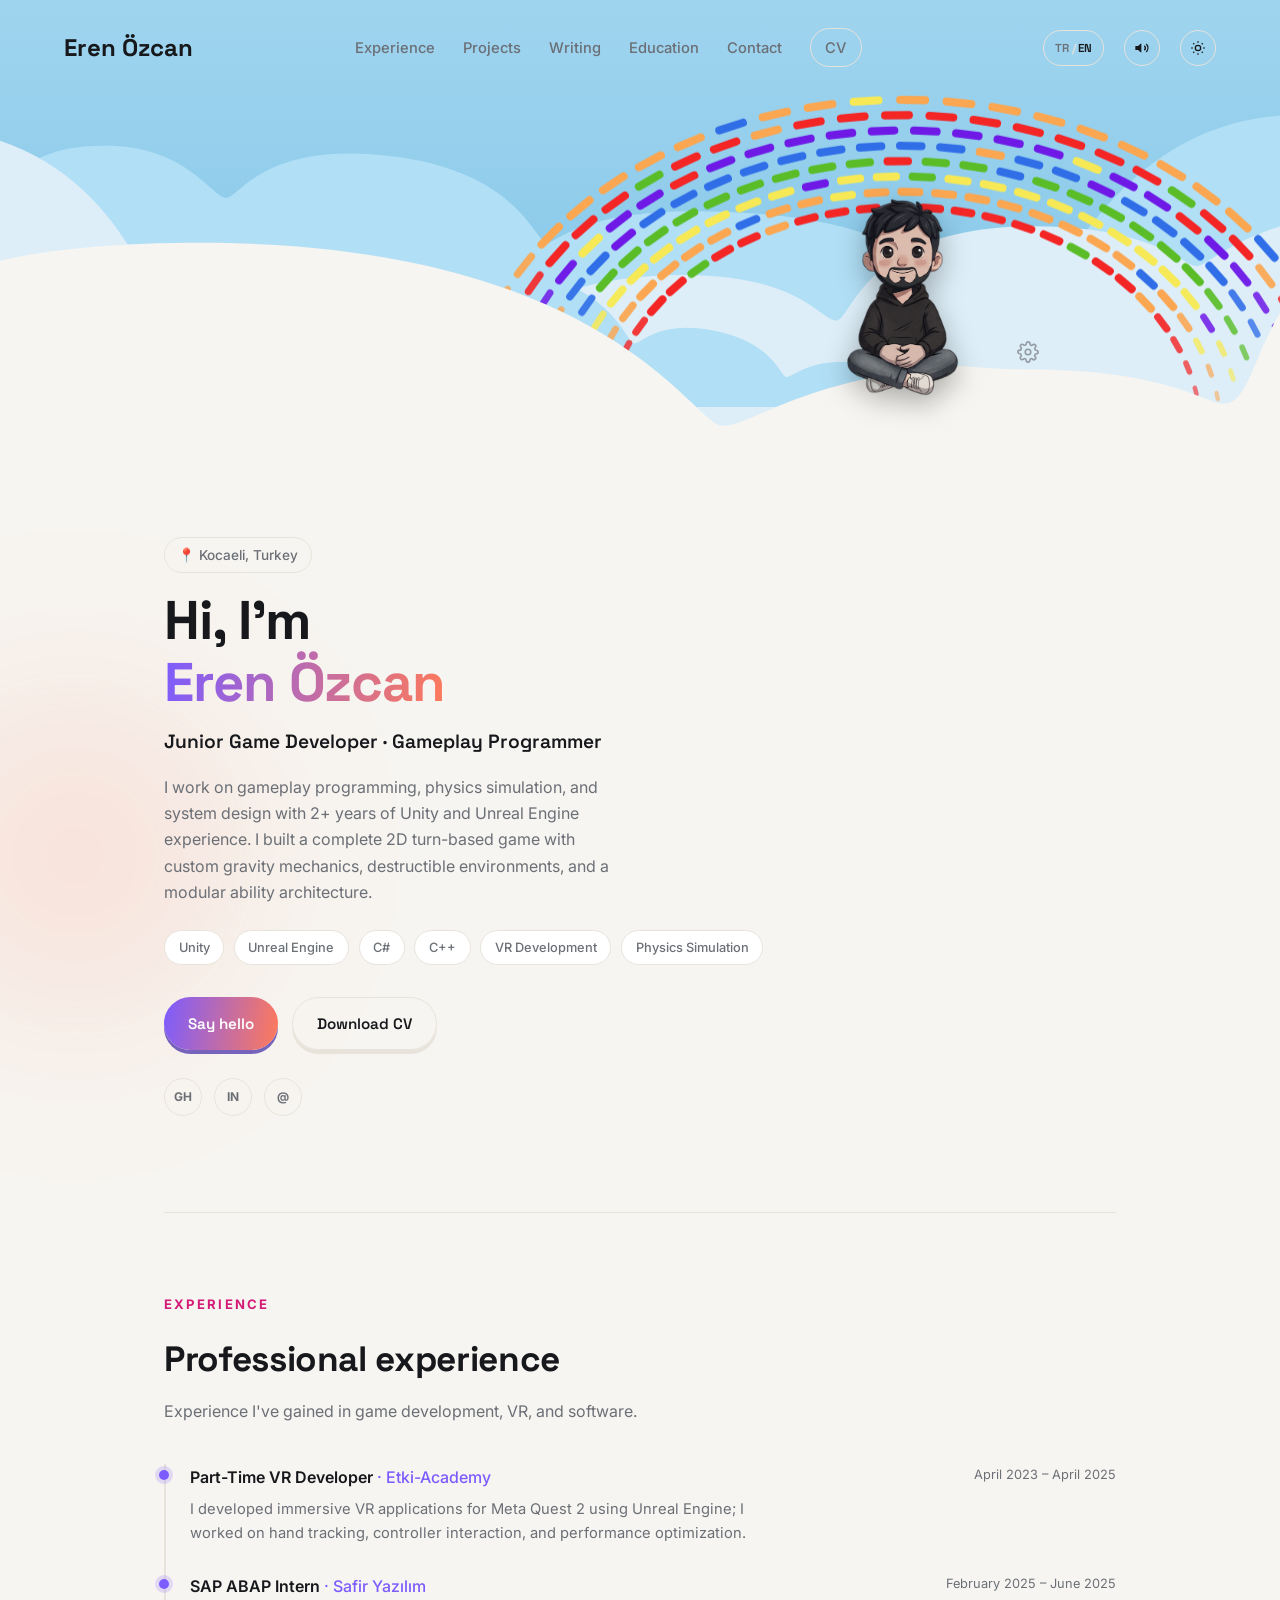
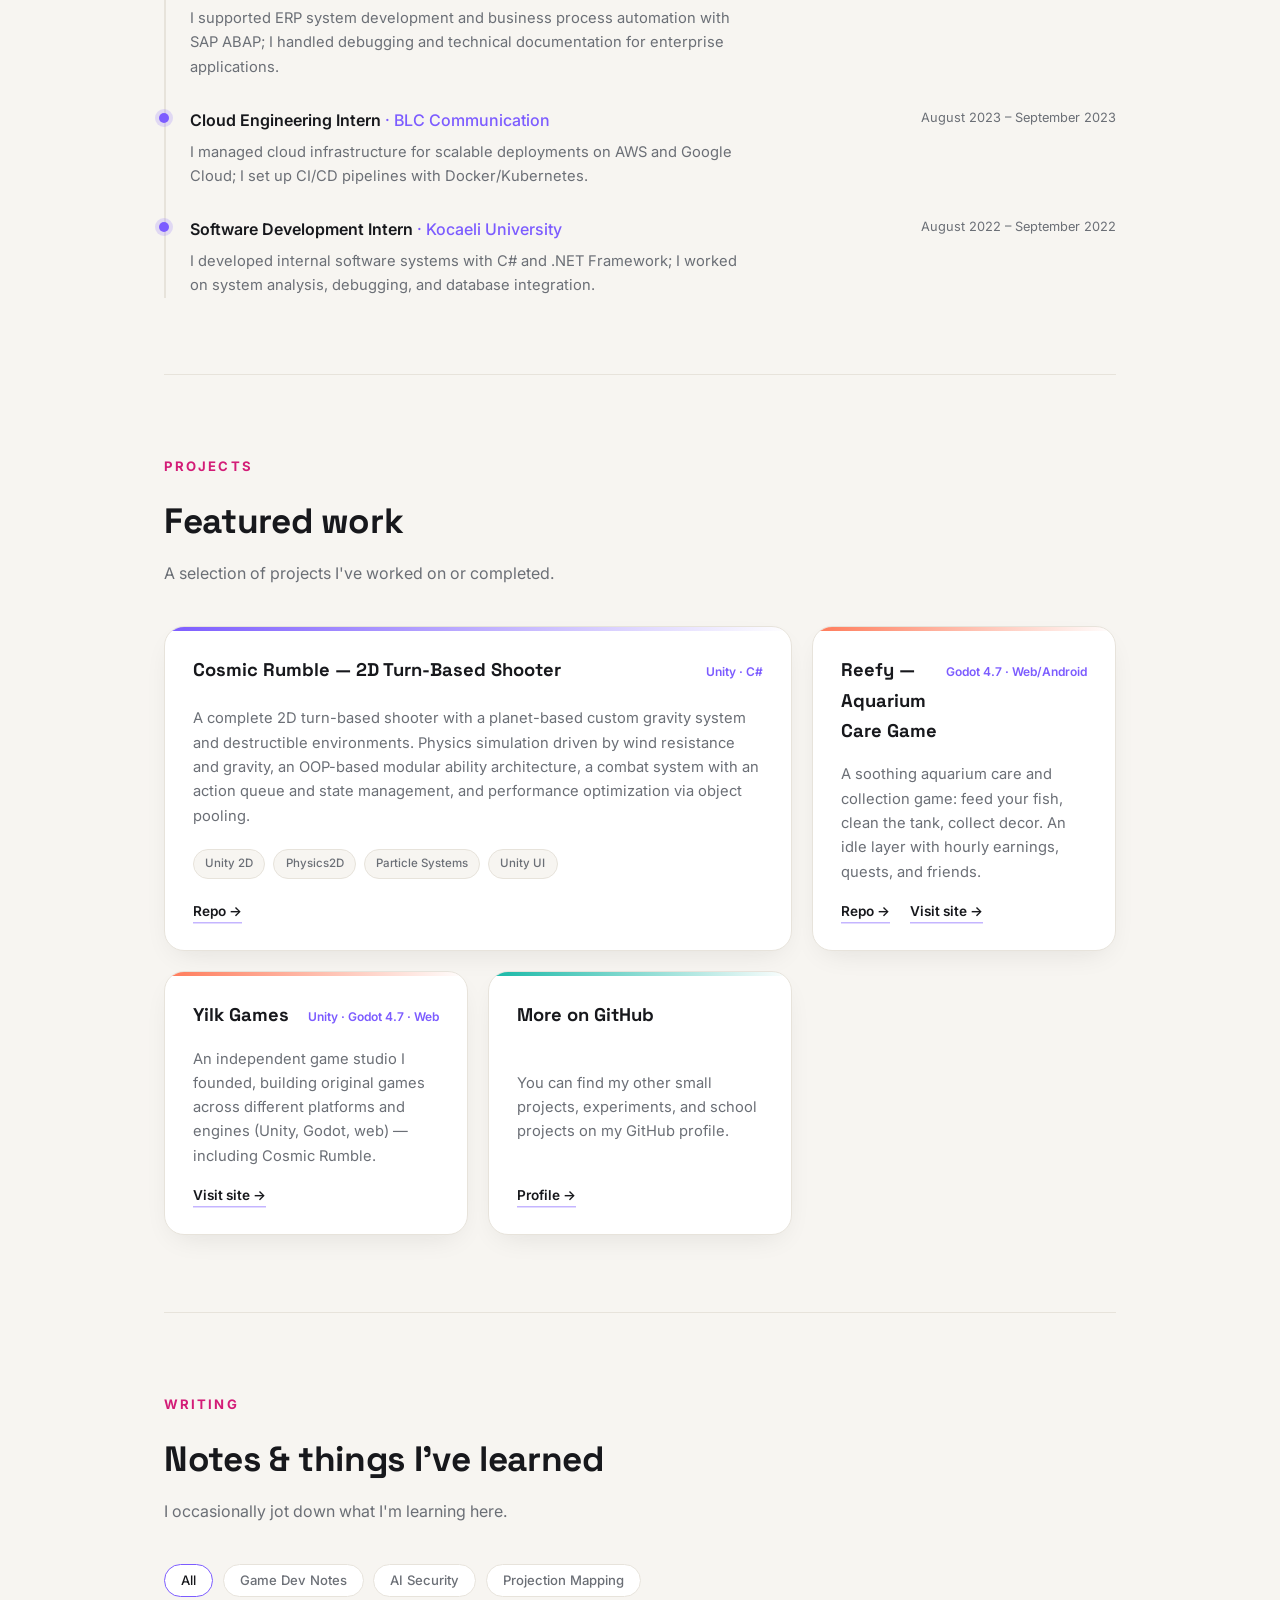
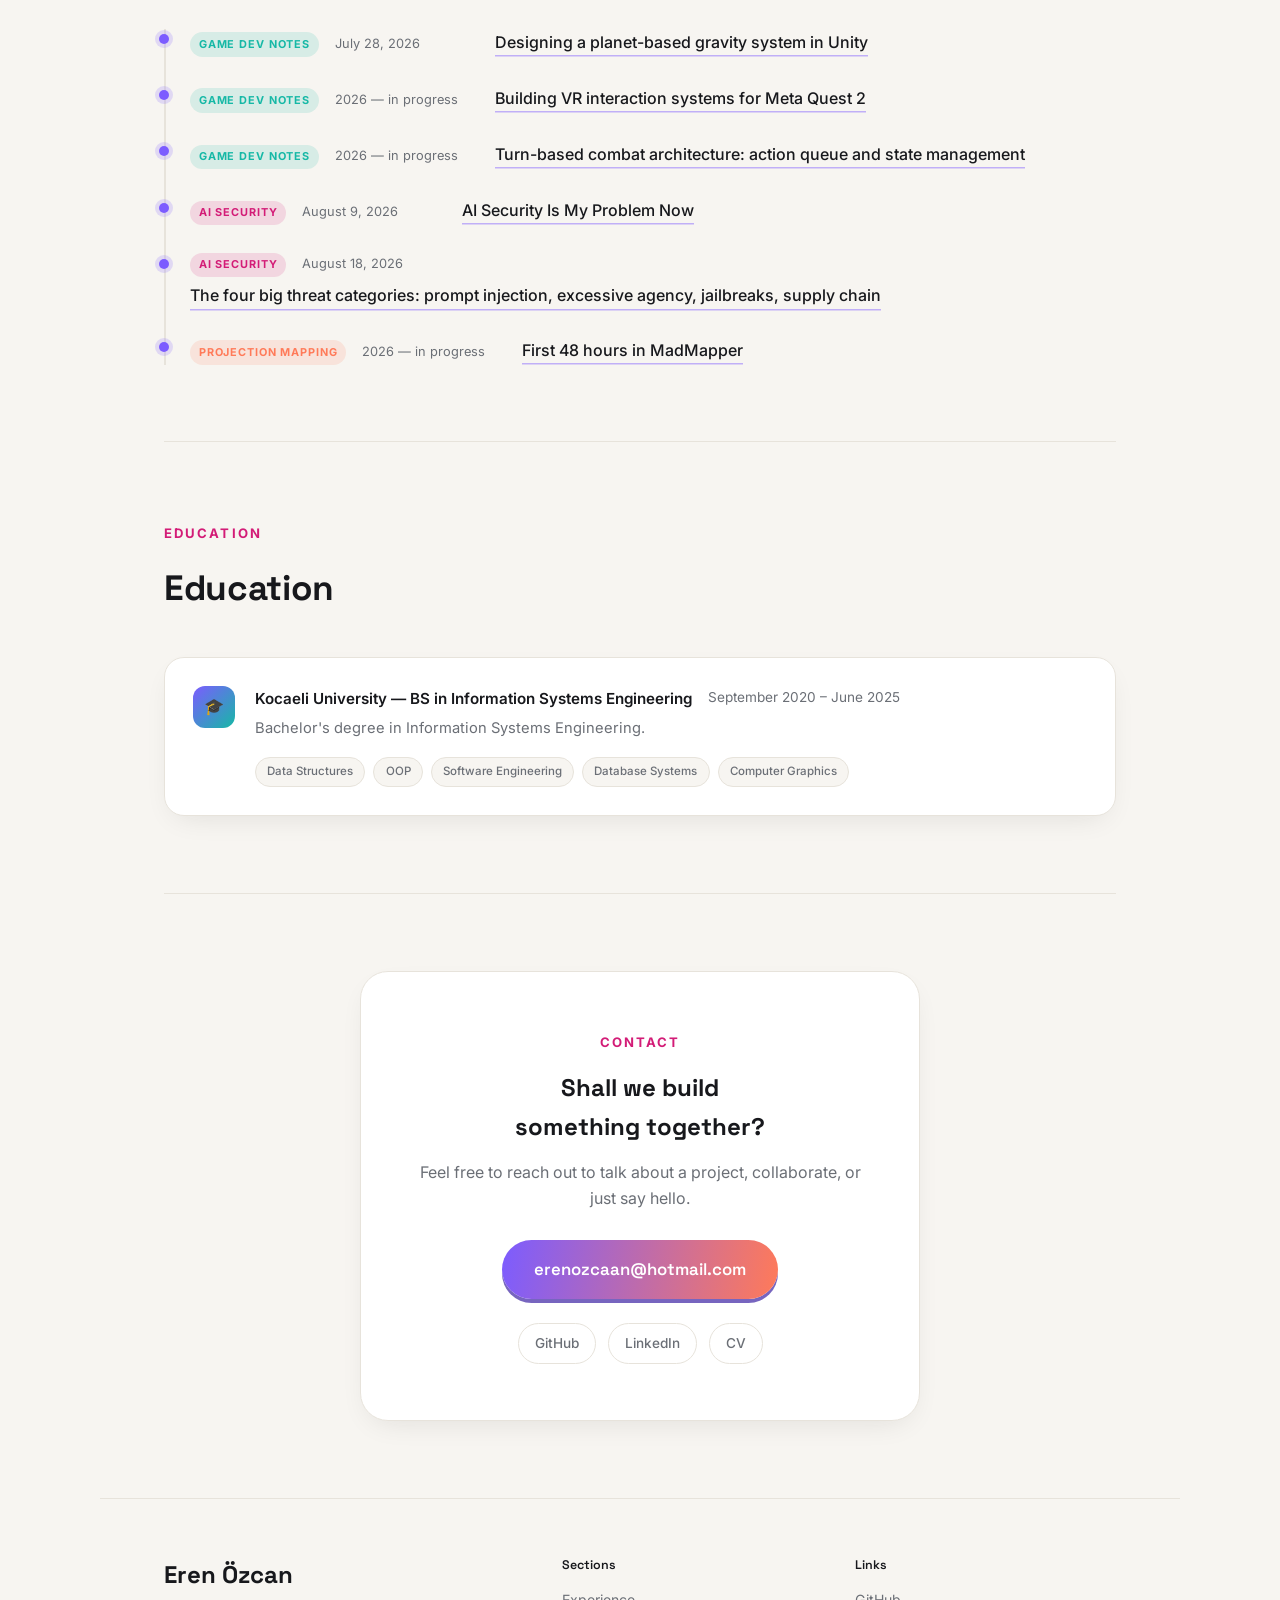
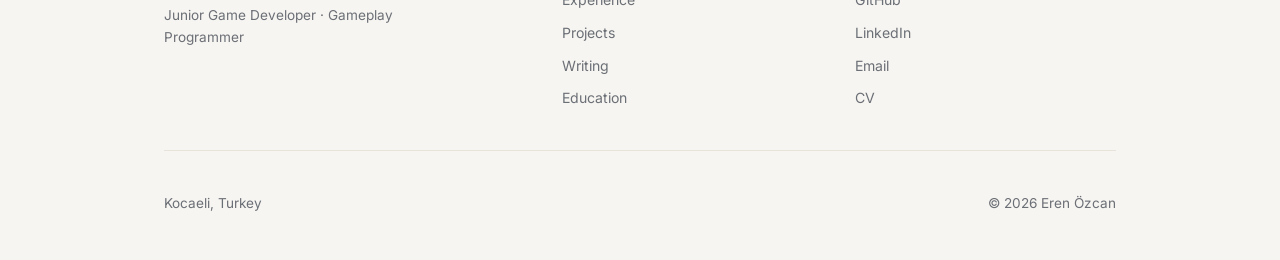
==== index.html @ f4a145fb "feat(projects): add Reefy project card Co-Authored-By: Claude Sonnet 5 <noreply@anthropic.com> Claud" ====
<!DOCTYPE html>
<html lang="en">
<head>
<meta charset="UTF-8">
<meta name="viewport" content="width=device-width, initial-scale=1.0">
<title>Eren Özcan — Junior Game Developer</title>
<meta name="description" content="Eren Özcan | Junior Game Developer & Gameplay Programmer — Unity, Unreal Engine, VR — Kocaeli, Turkey">
<link rel="icon" type="image/x-icon" href="assets/favicon.ico">
<link rel="icon" type="image/png" sizes="32x32" href="assets/favicon-32x32.png">
<link rel="icon" type="image/png" sizes="16x16" href="assets/favicon-16x16.png">
<link rel="apple-touch-icon" sizes="180x180" href="assets/apple-touch-icon.png">
<link rel="preconnect" href="https://fonts.googleapis.com">
<link rel="preconnect" href="https://fonts.gstatic.com" crossorigin>
<link href="https://fonts.googleapis.com/css2?family=Space+Grotesk:wght@500;600;700&family=Inter:wght@400;500;600;700&display=swap" rel="stylesheet">
<link rel="stylesheet" href="style.css?v=1">
</head>
<body>

<div class="glow glow-1"></div>
<div class="glow glow-2"></div>

<header class="topbar">
  <a href="#" class="logo">Eren Özcan</a>
  <nav class="nav">
    <a href="#experience" data-i18n="nav.experience">Deneyim</a>
    <a href="#projects" data-i18n="nav.projects">Projeler</a>
    <a href="#writing" data-i18n="nav.writing">Yazılar</a>
    <a href="#education" data-i18n="nav.education">Eğitim</a>
    <a href="#contact" data-i18n="nav.contact">İletişim</a>
    <a href="assets/Eren_Ozcan_CV.pdf" target="_blank" rel="noopener" class="nav-cv">CV</a>
  </nav>
  <div class="topbar-actions">
    <button id="lang-toggle" class="theme-toggle lang-toggle" aria-label="Switch language" title="Switch language">
      <span data-lang-value="tr">TR</span><span class="lang-sep">/</span><span data-lang-value="en">EN</span>
    </button>
    <button id="sound-toggle" class="theme-toggle sound-toggle" aria-label="Sesi aç/kapat" title="Sesi aç/kapat" data-i18n-aria-label="a11y.sound" data-i18n-title="a11y.sound">
      <svg viewBox="0 0 24 24" fill="none" stroke="currentColor" stroke-width="2">
        <g class="snd-body"><path d="M11 5 6 9H2v6h4l5 4V5z" fill="currentColor" stroke="none"/></g>
        <g class="snd-waves"><path d="M15.5 8.5a5 5 0 0 1 0 7"/><path d="M18.5 6a9 9 0 0 1 0 12"/></g>
        <g class="snd-x"><path d="M16.5 9.5l5 5M21.5 9.5l-5 5"/></g>
      </svg>
    </button>
    <button id="theme-toggle" class="theme-toggle" aria-label="Tema değiştir" title="Tema değiştir" data-i18n-aria-label="a11y.theme" data-i18n-title="a11y.theme">
      <svg class="icon-sun" viewBox="0 0 24 24" fill="none" stroke="currentColor" stroke-width="2"><circle cx="12" cy="12" r="4"/><path d="M12 2v2M12 20v2M4.93 4.93l1.41 1.41M17.66 17.66l1.41 1.41M2 12h2M20 12h2M4.93 19.07l1.41-1.41M17.66 6.34l1.41-1.41"/></svg>
      <svg class="icon-moon" viewBox="0 0 24 24" fill="none" stroke="currentColor" stroke-width="2"><path d="M21 12.79A9 9 0 1 1 11.21 3 7 7 0 0 0 21 12.79z"/></svg>
    </button>
  </div>
</header>

<main>

  <section class="hero">
    <div class="hero-sky reveal">
      <svg class="clouds clouds-bank" viewBox="0 0 5120 456" preserveAspectRatio="none" aria-hidden="true">
        <path class="cloud cloud-back" d="M2467 198C2478.93 198 2508.5 148.5 2692.3 167C2855.77 183.454 2890 275.92 2940.45 271C2978.5 267.29 3025.5 66.1073 3208.04 55.5002C3364.5 46.408 3407.37 123 3419.5 123.5C3431.63 124 3448.89 83.0002 3564.32 83.0002C3728 83.0002 3767.67 198.501 3779.08 198C3790.5 197.5 3808 45.0002 4044.68 45.0002C4238.5 45.0002 4245.32 120.5 4256.5 116.5C4267.69 112.5 4277 13.5002 4417.9 13.5002C4567 13.5002 4590.74 115.5 4608.5 116.5C4626.26 117.5 4640.5 13.5007 4795 13.5004C4946 13.5002 4954.43 76.5003 4970.51 76.5003C4986.6 76.5003 4983 8.5 5077 8.5C5147.13 8.5 5148.62 62.7657 5148.14 74.3437C5148.08 75.8075 5148 77.2344 5148 78.6994V360V361.5C5148 383.592 5130.09 401.5 5108 401.5H9C-13.0914 401.5 -31 383.592 -31 361.5V133.5V76.0021V76.0002C-31 75.9604 -30.9925 -7.80104e-05 24 0C103.747 0.000113126 132.617 67.9717 143.069 117.186C148.413 142.347 172.927 161.481 197.99 155.7L478.5 91C598.5 64.5 646 110.5 659 110.5C672 110.5 714 31 856 33.5C998 36 996.5 76 1008.5 73.5C1020.5 71 1014.28 28.0329 1174.5 31C1309.5 33.5 1298.5 110.5 1327.5 110.5C1366.31 110.5 1378.25 109.457 1388 110.5C1406.69 112.5 1429.5 27 1615 27C1743.74 27 1771.09 161.183 1855.16 167C1930.28 172.198 1914.5 85 2032.05 90.0002C2108.93 93.2702 2132.33 148 2146.16 148C2160 148 2184 81.6655 2318.08 102.5C2440.5 121.524 2455.07 198 2467 198Z"></path>
        <path class="cloud cloud-front" d="M2617 234C2496.99 229.765 2429.72 276.108 2400.53 303.732C2388.43 315.177 2372.83 323.5 2356.18 323.5H2135.62C2111.05 323.5 2089.95 305.704 2082.79 282.198C2061.56 212.504 2001.53 78.3592 1852.75 71.0003C1691 63 1645 185 1622 186.5C1599 188 1587 88.5 1368.5 88.5C1211 88.5 1180 157.5 1158.4 161.5C1136.8 165.501 1074.33 111 931 129.5C787.671 148 789.676 214.5 770 214C750.324 213.5 736.5 129.5 535.029 142.5C416.863 150.125 382.163 211.07 373.669 260.166C368.141 292.123 343.421 323.5 310.99 323.5H280.024C249.079 323.5 225.052 295.503 224.331 264.567C222.732 195.98 200.305 92 79 92C17.4738 92 3.47982 128.37 0.653094 139.38C0.122368 141.447 0 143.571 0 145.705V398C0 412.36 11.6404 424 25.9998 424H5100C5127.61 424 5150 401.615 5150 374V365V181.851C5150 149.381 5119.54 125.514 5087.89 132.773C5054.67 140.392 5019.02 148.008 5011.31 147.5C4996.11 146.501 4966.41 99.9071 4859.43 95.5003C4731 90.2096 4684 213.5 4663 213.5H4531.84C4513.48 213.5 4496.63 203.435 4485.66 188.715C4451.8 143.286 4365.08 52.9127 4220.67 71.0003C4061 91.0002 4023.5 150.5 4006.5 150.5C3989.5 150.5 3925.6 96.5092 3797.5 100.5C3637 105.5 3599 235.5 3589 231.5C3563.12 221.148 3430.32 192.596 3405.38 180.145C3382.96 168.954 3354.61 161.5 3318.87 161.5C3175.43 161.5 3129.73 224 3116.87 224C3104 224 3073.62 179.5 2953.5 179.5C2782 179.5 2771.92 286 2756 284.5C2740.08 283 2721.1 237.674 2617 234Z"></path>
      </svg>
      <svg class="hero-puff" viewBox="0 0 1557 213" width="1590" height="213" preserveAspectRatio="none" aria-hidden="true">
        <path d="M1331 165.5C1320.5 162.5 1311 112 1221.5 92.4999C1132 72.9999 1104.5 114 1093.5 112C1082.5 110 1052 6.04351 903.5 1.00011C771 -3.49989 732.5 90 722.5 92.4999C712.5 94.9998 647.5 54.0001 535.5 73.9999C423.5 93.9997 421.5 165.5 411.5 165.5C401.5 165.5 359 58.5001 203.5 49.4999C48 40.4998 0.5 136 0.5 209.5C0.5 283 62.5 309.5 62.5 309.5H100.5L1556.5 304.5V232.5C1556.5 215.5 1542.5 159.009 1464 145.5C1368.81 129.118 1341.5 168.5 1331 165.5Z"></path>
      </svg>
      <canvas class="rainbow-canvas" id="rainbow-canvas" aria-hidden="true"></canvas>
      <svg class="clouds clouds-floor" viewBox="0 0 5120 456" preserveAspectRatio="none" aria-hidden="true">
        <path class="cloud" d="M2641.4 401.5C2613.31 399.999 2525.75 198 2121.01 198C1862 198 1840 264.5 1806.88 259.5C1773.77 254.499 1723.34 129.991 1562.17 136C1401 142.009 1366.58 313.5 1339 321C1311.42 328.5 1279 226.5 1034.79 234.5C802.99 242.093 724.297 318.5 697 313C669.703 307.5 681 75.9996 430.496 32.4996C214.304 -5.042 99.7464 183.937 60.6394 266.475C51.4353 285.9 27.9703 295.392 8.5729 286.129C-15.3473 274.705 -43 292.144 -43 318.652V429.5C-43 443.859 -31.3592 455.5 -16.9999 455.5H5103C5127.3 455.5 5147 435.8 5147 411.5V232.89C5147 226.643 5146.46 220.404 5144.55 214.457C5136.92 190.729 5108.7 128.5 5022.5 128.5C4881 128.5 4935 253.704 4838.83 249C4808.16 247.499 4757.27 55.5004 4535 59C4312.73 62.4996 4283.98 270.5 4250.5 268.5C4217.02 266.5 4197 199 4037.27 189.5C3834.76 177.455 3790.86 285 3753.5 279C3716.14 273 3652.96 98.8238 3377.5 153.5C3156.46 197.374 3191.5 387.48 3139.82 376.5C3118.64 371.999 3078.5 339 2948.03 339C2894.2 339 2890.37 330.676 2837.19 339C2708.5 359.141 2669.5 403 2641.4 401.5Z"></path>
      </svg>
      <img class="hero-sticker" src="assets/avatar.webp" alt="Eren Özcan" width="600" height="1043">
      <button id="sky-config-btn" class="sky-config-btn" aria-label="Gökyüzü ayarları" title="Gökyüzü ayarları" data-i18n-aria-label="a11y.skyConfig" data-i18n-title="a11y.skyConfig">
        <svg viewBox="0 0 24 24" fill="none" stroke="currentColor" stroke-width="1.8" aria-hidden="true"><circle cx="12" cy="12" r="3"/><path d="M19.4 15a1.7 1.7 0 0 0 .34 1.87l.06.06a2 2 0 1 1-2.83 2.83l-.06-.06a1.7 1.7 0 0 0-1.87-.34 1.7 1.7 0 0 0-1.03 1.56V21a2 2 0 1 1-4 0v-.09a1.7 1.7 0 0 0-1.11-1.56 1.7 1.7 0 0 0-1.87.34l-.06.06a2 2 0 1 1-2.83-2.83l.06-.06a1.7 1.7 0 0 0 .34-1.87 1.7 1.7 0 0 0-1.56-1.03H3a2 2 0 1 1 0-4h.09a1.7 1.7 0 0 0 1.56-1.11 1.7 1.7 0 0 0-.34-1.87l-.06-.06a2 2 0 1 1 2.83-2.83l.06.06a1.7 1.7 0 0 0 1.87.34h.09a1.7 1.7 0 0 0 1.03-1.56V3a2 2 0 1 1 4 0v.09a1.7 1.7 0 0 0 1.03 1.56 1.7 1.7 0 0 0 1.87-.34l.06-.06a2 2 0 1 1 2.83 2.83l-.06.06a1.7 1.7 0 0 0-.34 1.87v.09a1.7 1.7 0 0 0 1.56 1.03H21a2 2 0 1 1 0 4h-.09a1.7 1.7 0 0 0-1.56 1.03z"/></svg>
      </button>
      <div id="sky-config" class="sky-config" role="dialog" aria-label="Rainbow Configurator">
        <div class="sky-config-head">
          <strong data-i18n="cfg.title">Rainbow Configurator</strong>
          <button id="sky-config-close" aria-label="Kapat" data-i18n-aria-label="a11y.close">×</button>
        </div>
        <div class="cfg-grid">
          <div class="cfg-col">
            <div class="cfg-box">
              <span class="cfg-label" data-i18n="cfg.density">YOĞUNLUK</span>
              <input type="range" id="cfg-density" min="12" max="40" step="1" aria-label="Yoğunluk" data-i18n-aria-label="cfg.density">
            </div>
            <div class="cfg-box">
              <span class="cfg-label" data-i18n="cfg.rows">SIRA SAYISI</span>
              <input type="range" id="cfg-rows" min="2" max="8" step="1" aria-label="Sıra sayısı" data-i18n-aria-label="cfg.rows">
            </div>
            <div class="cfg-box-row">
              <div class="cfg-box">
                <span class="cfg-label" data-i18n="cfg.operation">OPERASYON</span>
                <div class="cfg-toggle" id="cfg-op">
                  <span class="cfg-toggle-indicator" aria-hidden="true"></span>
                  <button data-op="modern" type="button" data-i18n="cfg.modern">modern</button>
                  <button data-op="classic" type="button" data-i18n="cfg.classic">klasik</button>
                </div>
              </div>
              <div class="cfg-box">
                <span class="cfg-label" data-i18n="cfg.edges">KENARLAR</span>
                <div class="cfg-toggle" id="cfg-edge">
                  <span class="cfg-toggle-indicator" aria-hidden="true"></span>
                  <button data-edge="round" type="button" data-i18n="cfg.round">yuvarlak</button>
                  <button data-edge="square" type="button" data-i18n="cfg.square">kare</button>
                </div>
              </div>
            </div>
          </div>
          <div class="cfg-box cfg-box-pad">
            <span class="cfg-label" data-i18n="cfg.segments">SEGMENT DEĞERLERİ</span>
            <div class="cfg-pad" id="cfg-pad" tabindex="0" role="application"
                 aria-label="Segment değerleri: yatay eksen parça uzunluğu, dikey eksen kalınlık. Ok tuşlarıyla ayarlanır."
                 data-i18n-aria-label="cfg.padAria">
              <span class="cfg-pad-handle" aria-hidden="true"></span>
            </div>
          </div>
        </div>
        <div class="cfg-footer">
          <p class="cfg-note" data-i18n-html="cfg.note">Bu panel gökyüzündeki sanatı özelleştirir. <strong>Değişiklikler bu tarayıcıda saklanır.</strong></p>
          <div class="cfg-actions">
            <div class="cfg-action">
              <span data-i18n="cfg.random">RASTGELE</span>
              <button id="cfg-random" type="button" aria-label="Rastgele ayarla" data-i18n-aria-label="cfg.randomAria"></button>
            </div>
            <div class="cfg-action">
              <span data-i18n="cfg.reset">SIFIRLA</span>
              <button id="cfg-reset" type="button" aria-label="Sıfırla" data-i18n-aria-label="cfg.resetAria"></button>
            </div>
          </div>
        </div>
      </div>
    </div>
    <div class="hero-text reveal">
      <p class="eyebrow" data-i18n="hero.eyebrow">📍 Kocaeli, Türkiye</p>
      <h1 data-i18n-html="hero.title">Merhaba, ben<br><span class="gradient-text">Eren Özcan</span></h1>
      <p class="role">Junior Game Developer · Gameplay Programmer</p>
      <p class="bio" data-i18n="hero.bio">
        2+ yıllık Unity ve Unreal Engine deneyimiyle gameplay programlama, fizik
        simülasyonu ve sistem tasarımı üzerine çalışıyorum. Custom yerçekimi
        mekanikleri, yıkılabilir ortamlar ve modüler yetenek mimarisine sahip
        tam bir 2D turn-based oyun geliştirdim.
      </p>
      <div class="skill-pills">
        <span class="pill">Unity</span>
        <span class="pill">Unreal Engine</span>
        <span class="pill">C#</span>
        <span class="pill">C++</span>
        <span class="pill">VR Development</span>
        <span class="pill">Physics Simulation</span>
      </div>
      <div class="cta-row">
        <a class="btn btn-primary" href="mailto:erenozcaan@hotmail.com" data-i18n="hero.sayHello">Merhaba de</a>
        <a class="btn btn-ghost" href="assets/Eren_Ozcan_CV.pdf" target="_blank" rel="noopener" data-i18n="hero.downloadCv">CV'yi indir</a>
      </div>
      <div class="social-row">
        <a href="https://github.com/Eren-Ozcan" target="_blank" rel="noopener" aria-label="GitHub">GH</a>
        <a href="https://linkedin.com/in/eren-ozcann" target="_blank" rel="noopener" aria-label="LinkedIn">IN</a>
        <a href="mailto:erenozcaan@hotmail.com" aria-label="Email">@</a>
      </div>
    </div>
  </section>

  <section id="experience" class="section reveal">
    <div class="section-head">
      <span class="section-badge" data-i18n="nav.experience">Deneyim</span>
      <h2 data-i18n="exp.heading">Profesyonel deneyim</h2>
      <p class="section-sub" data-i18n="exp.sub">Oyun geliştirme, VR ve yazılım alanlarında edindiğim tecrübeler.</p>
    </div>

    <ul class="timeline timeline-exp">
      <li>
        <span class="timeline-dot"></span>
        <div class="exp-head">
          <span class="exp-role">Part-Time VR Developer <span class="exp-company">· Etki-Academy</span></span>
          <span class="exp-date" data-i18n="exp.date1">Nisan 2023 – Nisan 2025</span>
        </div>
        <p class="exp-desc" data-i18n="exp.desc1">Meta Quest 2 için Unreal Engine ile immersif VR uygulamaları geliştirdim; el takibi, controller etkileşimi ve performans optimizasyonu üzerine çalıştım.</p>
      </li>
      <li>
        <span class="timeline-dot"></span>
        <div class="exp-head">
          <span class="exp-role">SAP ABAP Intern <span class="exp-company">· Safir Yazılım</span></span>
          <span class="exp-date" data-i18n="exp.date2">Şubat 2025 – Haziran 2025</span>
        </div>
        <p class="exp-desc" data-i18n="exp.desc2">ERP sistem geliştirme ve iş süreci otomasyonunda SAP ABAP ile destek verdim; kurumsal uygulamalarda hata ayıklama ve teknik dokümantasyon yaptım.</p>
      </li>
      <li>
        <span class="timeline-dot"></span>
        <div class="exp-head">
          <span class="exp-role">Cloud Engineering Intern <span class="exp-company">· BLC Communication</span></span>
          <span class="exp-date" data-i18n="exp.date3">Ağustos 2023 – Eylül 2023</span>
        </div>
        <p class="exp-desc" data-i18n="exp.desc3">AWS ve Google Cloud üzerinde ölçeklenebilir dağıtımlar için bulut altyapısı yönettim; Docker/Kubernetes ile CI/CD pipeline'ları kurdum.</p>
      </li>
      <li>
        <span class="timeline-dot"></span>
        <div class="exp-head">
          <span class="exp-role">Software Development Intern <span class="exp-company">· Kocaeli University</span></span>
          <span class="exp-date" data-i18n="exp.date4">Ağustos 2022 – Eylül 2022</span>
        </div>
        <p class="exp-desc" data-i18n="exp.desc4">C# ve .NET Framework ile iç yazılım sistemleri geliştirdim; sistem analizi, hata ayıklama ve veritabanı entegrasyonu üzerine çalıştım.</p>
      </li>
    </ul>
  </section>

  <section id="projects" class="section reveal">
    <div class="section-head">
      <span class="section-badge" data-i18n="nav.projects">Projeler</span>
      <h2 data-i18n="proj.heading">Öne çıkan işler</h2>
      <p class="section-sub" data-i18n="proj.sub">Üzerinde çalıştığım / tamamladığım projelerden bir seçki.</p>
    </div>

    <div class="bento-grid">

      <article class="bento-card bento-large">
        <div class="card-accent accent-purple"></div>
        <div class="project-head">
          <h3>Cosmic Rumble — 2D Turn-Based Shooter</h3>
          <span class="stack">Unity · C#</span>
        </div>
        <p data-i18n="proj.desc1">
          Gezegen bazlı custom yerçekimi sistemi ve yıkılabilir ortamlara sahip
          tam bir 2D turn-based shooter. Rüzgâr direnci ve yerçekimi etkili
          fizik simülasyonu, OOP tabanlı modüler yetenek mimarisi, aksiyon
          kuyruğu ve state management içeren combat sistemi; object pooling ile
          performans optimizasyonu.
        </p>
        <div class="skill-pills">
          <span class="pill">Unity 2D</span>
          <span class="pill">Physics2D</span>
          <span class="pill">Particle Systems</span>
          <span class="pill">Unity UI</span>
        </div>
        <div class="project-links">
          <a href="https://github.com/Eren-Ozcan/CosmicRumble" target="_blank" rel="noopener" data-i18n="proj.repo">Repo →</a>
        </div>
      </article>

      <article class="bento-card">
        <div class="card-accent accent-coral"></div>
        <div class="project-head">
          <h3>Reefy — Aquarium Care Game</h3>
          <span class="stack">Godot 4.7 · Web/Android</span>
        </div>
        <p data-i18n="proj.descReefy">
          Sakinleştirici bir akvaryum bakım ve koleksiyon oyunu: balıkları
          besle, tankı temizle, dekor topla. Saatlik kazanç, görevler ve
          arkadaş sistemiyle boş zaman katmanı.
        </p>
        <div class="project-links">
          <a href="https://github.com/Eren-Ozcan/reefy" target="_blank" rel="noopener" data-i18n="proj.repo">Repo →</a>
          <a href="https://yilkgames.com/games/reefy/" target="_blank" rel="noopener" data-i18n="proj.visit">Siteyi ziyaret et →</a>
        </div>
      </article>

      <article class="bento-card">
        <div class="card-accent accent-coral"></div>
        <div class="project-head">
          <h3>Yilk Games</h3>
          <span class="stack">Unity · Godot 4.7 · Web</span>
        </div>
        <p data-i18n="proj.desc2">
          Kurduğum bağımsız oyun stüdyosu; farklı platform ve motorlarda
          (Unity, Godot, web) özgün oyunlar geliştiriyoruz — aralarında
          Cosmic Rumble de var.
        </p>
        <div class="project-links">
          <a href="https://yilkgames.com/" target="_blank" rel="noopener" data-i18n="proj.visit">Siteyi ziyaret et →</a>
        </div>
      </article>

      <article class="bento-card">
        <div class="card-accent accent-teal"></div>
        <div class="project-head">
          <h3 data-i18n="proj.moreTitle">Daha fazlası GitHub'da</h3>
        </div>
        <p data-i18n="proj.moreDesc">Diğer küçük projelerimi, denemelerimi ve okul projelerimi GitHub profilimde bulabilirsin.</p>
        <div class="project-links">
          <a href="https://github.com/Eren-Ozcan" target="_blank" rel="noopener" data-i18n="proj.profile">Profil →</a>
        </div>
      </article>

    </div>
  </section>

  <section id="writing" class="section reveal">
    <div class="section-head">
      <span class="section-badge" data-i18n="nav.writing">Yazılar</span>
      <h2 data-i18n="writing.heading">Notlar &amp; öğrendiklerim</h2>
      <p class="section-sub" data-i18n="writing.sub">Ara sıra öğrendiklerimi buraya not düşüyorum.</p>
    </div>

    <div class="writing-filter" role="group" aria-label="Kategoriye göre filtrele">
      <button type="button" class="filter-btn is-active" data-filter="all" data-i18n="writing.filterAll">Tümü</button>
      <button type="button" class="filter-btn" data-filter="game-dev" data-i18n="writing.filterGameDev">Game Dev Notes</button>
      <button type="button" class="filter-btn" data-filter="ai-security" data-i18n="writing.filterAiSecurity">AI Security</button>
      <button type="button" class="filter-btn" data-filter="mapping" data-i18n="writing.filterMapping">Projection Mapping</button>
    </div>

    <ul class="timeline" id="writing-timeline">
      <li data-cat="game-dev">
        <span class="timeline-dot"></span>
        <span class="post-cat post-cat-game-dev" data-i18n="writing.catGameDev">Game Dev Notes</span>
        <span class="post-date" data-i18n="writing.date1">28 Temmuz 2026</span>
        <a href="writing/cosmic-rumble-gravity.html" class="post-title" data-i18n="writing.title1">Unity'de gezegen bazlı yerçekimi sistemi tasarımı</a>
      </li>
      <li data-cat="game-dev">
        <span class="timeline-dot"></span>
        <span class="post-cat post-cat-game-dev" data-i18n="writing.catGameDev">Game Dev Notes</span>
        <span class="post-date" data-i18n="writing.status">2026 — hazırlanıyor</span>
        <a href="#" class="post-title" data-i18n="writing.title2">Meta Quest 2 için VR etkileşim sistemleri geliştirmek</a>
      </li>
      <li data-cat="game-dev">
        <span class="timeline-dot"></span>
        <span class="post-cat post-cat-game-dev" data-i18n="writing.catGameDev">Game Dev Notes</span>
        <span class="post-date" data-i18n="writing.status">2026 — hazırlanıyor</span>
        <a href="#" class="post-title" data-i18n="writing.title3">Turn-based combat mimarisi: action queue ve state management</a>
      </li>
      <li data-cat="ai-security">
        <span class="timeline-dot"></span>
        <span class="post-cat post-cat-ai-security" data-i18n="writing.catAiSecurity">AI Security</span>
        <span class="post-date" data-i18n="writing.date4">9 Ağustos 2026</span>
        <a href="writing/ai-security-why-it-matters.html" class="post-title" data-i18n="writing.title4">AI Security artık benim de problemim: bir solo oyun geliştiricisinin girişi</a>
      </li>
      <li data-cat="ai-security">
        <span class="timeline-dot"></span>
        <span class="post-cat post-cat-ai-security" data-i18n="writing.catAiSecurity">AI Security</span>
        <span class="post-date" data-i18n="writing.date6">18 Ağustos 2026</span>
        <a href="writing/ai-security-four-threats.html" class="post-title" data-i18n="writing.title6">Dört büyük tehdit kategorisi: prompt injection, excessive agency, jailbreak, tedarik zinciri</a>
      </li>
      <li data-cat="mapping">
        <span class="timeline-dot"></span>
        <span class="post-cat post-cat-mapping" data-i18n="writing.catMapping">Projection Mapping</span>
        <span class="post-date" data-i18n="writing.status">2026 — hazırlanıyor</span>
        <a href="#" class="post-title" data-i18n="writing.title5">MadMapper'da ilk 48 saat</a>
      </li>
    </ul>
  </section>

  <section id="education" class="section reveal">
    <div class="section-head">
      <span class="section-badge" data-i18n="nav.education">Eğitim</span>
      <h2 data-i18n="nav.education">Eğitim</h2>
    </div>

    <div class="edu-card">
      <span class="oss-icon">🎓</span>
      <div class="oss-body">
        <div class="oss-card-head">
          <span class="oss-name">Kocaeli University — BS in Information Systems Engineering</span>
          <span class="oss-star" data-i18n="edu.date">Eylül 2020 – Haziran 2025</span>
        </div>
        <p data-i18n="edu.degree">Bilgi Sistemleri Mühendisliği lisans derecesi.</p>
        <div class="skill-pills">
          <span class="pill">Data Structures</span>
          <span class="pill">OOP</span>
          <span class="pill">Software Engineering</span>
          <span class="pill">Database Systems</span>
          <span class="pill">Computer Graphics</span>
        </div>
      </div>
    </div>
  </section>

  <section id="contact" class="section contact-section reveal">
    <div class="contact-card">
      <span class="section-badge" data-i18n="nav.contact">İletişim</span>
      <h2 data-i18n-html="contact.heading">Birlikte bir şey<br>üretelim mi?</h2>
      <p class="section-sub" data-i18n="contact.sub">Bir proje konuşmak, iş birliği yapmak ya da sadece merhaba demek için ulaşabilirsin.</p>
      <a class="btn btn-primary btn-lg" href="mailto:erenozcaan@hotmail.com">erenozcaan@hotmail.com</a>
      <div class="social-row social-row-center">
        <a href="https://github.com/Eren-Ozcan" target="_blank" rel="noopener">GitHub</a>
        <a href="https://linkedin.com/in/eren-ozcann" target="_blank" rel="noopener">LinkedIn</a>
        <a href="assets/Eren_Ozcan_CV.pdf" target="_blank" rel="noopener">CV</a>
      </div>
    </div>
  </section>

</main>

<footer class="footer">
  <div class="footer-top">
    <div class="footer-brand">
      <a href="#" class="logo">Eren Özcan</a>
      <p>Junior Game Developer · Gameplay Programmer</p>
    </div>
    <div class="footer-col">
      <span class="footer-col-title" data-i18n="footer.sections">Bölümler</span>
      <a href="#experience" data-i18n="nav.experience">Deneyim</a>
      <a href="#projects" data-i18n="nav.projects">Projeler</a>
      <a href="#writing" data-i18n="nav.writing">Yazılar</a>
      <a href="#education" data-i18n="nav.education">Eğitim</a>
    </div>
    <div class="footer-col">
      <span class="footer-col-title" data-i18n="footer.links">Bağlantılar</span>
      <a href="https://github.com/Eren-Ozcan" target="_blank" rel="noopener">GitHub</a>
      <a href="https://linkedin.com/in/eren-ozcann" target="_blank" rel="noopener">LinkedIn</a>
      <a href="mailto:erenozcaan@hotmail.com" data-i18n="footer.email">E-posta</a>
      <a href="assets/Eren_Ozcan_CV.pdf" target="_blank" rel="noopener">CV</a>
    </div>
  </div>
  <div class="footer-bottom">
    <p data-i18n="footer.location">Kocaeli, Türkiye</p>
    <p>&copy; <span id="year"></span> Eren Özcan</p>
  </div>
</footer>

<script src="script.js?v=1"></script>
</body>
</html>
---- style.css ----
:root {
  --bg: #f7f5f1;
  --bg-alt: #ffffff;
  --fg: #17181c;
  --muted: #6b6f76;
  --border: #e7e3db;
  --card: #ffffff;
  --accent: #7c5cff;
  --accent-2: #ff7a59;
  --accent-3: #16b8a6;
  --label: #d31c77;
  --sky-top: hsl(200deg 70% 78%);
  --sky-bottom: hsl(200deg 70% 70%);
  --cloud-back: hsl(200deg 80% 83%);
  --cloud-front: hsl(202deg 68% 92%);
  --puff: #b1dff6;
  --shadow: 0 10px 30px -12px rgba(23, 24, 28, 0.12);
  --font-display: "Space Grotesk", ui-sans-serif, system-ui, sans-serif;
  --font-body: "Inter", ui-sans-serif, system-ui, sans-serif;
}

html[data-theme="dark"] {
  --bg: #0c111c;
  --bg-alt: #101828;
  --fg: #f2f1ee;
  --muted: #94a2b8;
  --border: #20293a;
  --card: #111a2b;
  --accent: #a493ff;
  --accent-2: #ff9776;
  --accent-3: #4fd8c6;
  --label: #ff52a2;
  --sky-top: hsl(214deg 40% 11%);
  --sky-bottom: hsl(200deg 50% 30%);
  --cloud-back: hsl(213deg 40% 12%);
  --cloud-front: hsl(212deg 40% 9%);
  --puff: rgba(14, 20, 27, 0.5);
  --shadow: 0 10px 30px -12px rgba(0, 0, 0, 0.55);
}

/* Registered so the diagonal clip-path sweep (joshwcomeau.com's .p1yz2o0p
   pattern) can transition between values on hover. -30% keeps the whole
   slanted edge off the left side of the box, i.e. fully hidden. */
@property --progress {
  syntax: "<percentage>";
  inherits: true;
  initial-value: -30%;
}

* { box-sizing: border-box; }

html { scroll-behavior: smooth; }

body {
  margin: 0;
  background: var(--bg);
  color: var(--fg);
  font-family: var(--font-body);
  font-size: 16px;
  line-height: 1.65;
  transition: background 0.3s ease, color 0.3s ease;
  overflow-x: hidden;
}

h1, h2, h3, h4, .logo, .btn {
  font-family: var(--font-display);
}

a {
  color: inherit;
  text-decoration: none;
}

/* Background glow blobs */
.glow {
  position: fixed;
  border-radius: 50%;
  filter: blur(90px);
  opacity: 0.35;
  z-index: -1;
  pointer-events: none;
}
.glow-1 {
  width: 500px; height: 500px;
  top: -150px; right: -150px;
  background: radial-gradient(circle, var(--accent), transparent 70%);
}
.glow-2 {
  width: 450px; height: 450px;
  bottom: -180px; left: -150px;
  background: radial-gradient(circle, var(--accent-2), transparent 70%);
  opacity: 0.25;
}
html[data-theme="dark"] .glow { display: none; }

/* Topbar */
.topbar {
  position: sticky;
  top: 0;
  z-index: 10;
  display: flex;
  align-items: center;
  justify-content: space-between;
  padding: 1.75rem clamp(1.5rem, 5vw, 4rem);
  background: color-mix(in srgb, var(--bg) 80%, transparent);
  backdrop-filter: blur(10px);
  border-bottom: 1px solid var(--border);
  transition: background 0.3s ease, border-color 0.3s ease;
}
.topbar.at-top {
  background: transparent;
  border-bottom-color: transparent;
  backdrop-filter: none;
}

.logo {
  font-weight: 700;
  font-size: 1.5rem;
}
.dot { color: var(--accent); }

.nav {
  display: flex;
  align-items: center;
  gap: 1.75rem;
}
.nav a {
  color: var(--muted);
  font-size: 0.92rem;
  font-weight: 500;
  transition: color 0.15s ease;
}
.nav a:hover { color: var(--fg); }
.nav-cv {
  border: 1px solid var(--border);
  border-radius: 999px;
  padding: 0.4rem 0.9rem;
}
.nav-cv:hover { border-color: var(--accent); color: var(--accent) !important; }

.topbar-actions {
  display: flex;
  align-items: center;
}

.theme-toggle {
  background: none;
  border: 1px solid var(--border);
  border-radius: 999px;
  width: 36px;
  height: 36px;
  display: flex;
  align-items: center;
  justify-content: center;
  cursor: pointer;
  color: var(--fg);
  margin-left: 1.25rem;
}
.theme-toggle svg { width: 16px; height: 16px; }
.theme-toggle:hover { border-color: var(--accent); color: var(--accent); }
.icon-moon { display: none; }
html[data-theme="dark"] .icon-sun { display: none; }
html[data-theme="dark"] .icon-moon { display: block; }

/* Sound toggle: waves icon when audible, crossed-out speaker when muted. */
.sound-toggle .snd-x { display: none; }
.sound-toggle.is-muted .snd-waves { display: none; }
.sound-toggle.is-muted .snd-x { display: block; }

.lang-toggle {
  width: auto;
  padding: 0 0.65rem;
  font-family: var(--font-display);
  font-size: 0.72rem;
  font-weight: 600;
  letter-spacing: 0.02em;
  gap: 0.15rem;
}
.lang-toggle span { color: var(--muted); transition: color 0.15s ease; }
.lang-toggle .lang-sep { color: var(--border); }
.lang-toggle[data-active="tr"] [data-lang-value="tr"],
.lang-toggle[data-active="en"] [data-lang-value="en"] {
  color: var(--fg);
}
.lang-toggle:hover [data-lang-value] { color: var(--accent); }

/* Layout */
main {
  max-width: 1080px;
  margin: 0 auto;
  padding: 0 clamp(1.5rem, 5vw, 4rem);
}

/* Hero */
.hero {
  padding: 0 0 clamp(3rem, 8vw, 6rem);
}

.hero-sky {
  position: relative;
  width: 100vw;
  left: 50%;
  margin-left: -50vw;
  margin-top: calc(-1 * var(--topbar-h, 77px));
  /* Matches the reference scene: 28.5rem cloud strip + 7rem header padding
     - 2rem overlap ≈ 536px tall on desktop */
  height: clamp(400px, 37vw, 536px);
  margin-bottom: clamp(2.5rem, 5vw, 4rem);
  overflow: hidden;
  background: linear-gradient(180deg, var(--sky-top) 0%, var(--sky-bottom) 100%);
  transition: background 0.3s ease;
}

/* Cloud strip (joshwcomeau.com structure): a 5120px-wide bank of two cloud
   layers pinned to the bottom of the scene, centered so wider screens reveal
   more of the strip, plus a foreground "floor" cloud in the page background
   color that melts the scene into the rest of the page. */
.clouds {
  position: absolute;
  bottom: -1px;
  left: 50%;
  transform: translateX(-50%);
  width: max(100%, 5120px);
  height: clamp(280px, 32vw, 456px);
  display: block;
  pointer-events: none;
}
.clouds-bank { z-index: 1; }
.clouds-floor { z-index: 3; }
.cloud { transition: fill 0.3s ease; }
.cloud-back { fill: var(--cloud-back); }
.cloud-front { fill: var(--cloud-front); }
.clouds-floor .cloud { fill: var(--bg); }

/* The puff the avatar sits on (joshwcomeau.com's .wfzqr02 cloud): a wide
   cloud mound whose right edge ends just past the avatar's center, so its
   bulk spreads out to the avatar's left. Sits behind the rainbow. */
.hero-puff {
  position: absolute;
  z-index: 2;
  left: calc(66% + 86px);
  bottom: 14%;
  transform: translateX(-100%);
  width: clamp(700px, 78vw, 1500px);
  height: auto;
  pointer-events: none;
}
.hero-puff path {
  fill: var(--puff);
  transition: fill 0.3s ease;
}

/* Like the reference site, the rainbow floats in front of the back cloud
   bank but behind the foreground floor cloud, so its ends sink out of
   sight behind the foreground crests. */
.rainbow-canvas {
  position: absolute;
  inset: 0;
  z-index: 2;
  width: 100%;
  height: 100%;
  display: block;
  pointer-events: none;
}

.hero-sticker {
  position: absolute;
  left: 66%;
  bottom: 16%;
  width: clamp(80px, 9vw, 130px);
  height: auto;
  z-index: 4;
  filter: drop-shadow(0 10px 14px rgba(0, 0, 0, 0.3));
}

/* Rainbow Configurator */
.sky-config-btn {
  position: absolute;
  left: calc(66% + clamp(110px, 13vw, 175px));
  bottom: 22%;
  z-index: 4;
  width: 34px;
  height: 34px;
  display: flex;
  align-items: center;
  justify-content: center;
  background: none;
  border: none;
  cursor: pointer;
  color: color-mix(in srgb, var(--muted) 65%, transparent);
  transition: color 0.2s ease, transform 0.3s ease;
}
.sky-config-btn svg { width: 22px; height: 22px; }
.sky-config-btn:hover { color: var(--muted); transform: rotate(40deg); }

.sky-config {
  position: absolute;
  right: clamp(1rem, 4vw, 3rem);
  top: calc(var(--topbar-h, 77px) + 12px);
  z-index: 6;
  width: min(560px, calc(100vw - 2rem));
  background: #0d1420;
  border: 1px solid #2a3850;
  border-radius: 10px;
  padding: 1.1rem 1.2rem 0.9rem;
  font-family: ui-monospace, "Cascadia Mono", Consolas, monospace;
  color: #dbe4f0;
  box-shadow: 0 18px 50px -12px rgba(0, 0, 0, 0.7);
  opacity: 0;
  transform: translateY(-6px);
  pointer-events: none;
  transition: opacity 0.25s ease, transform 0.25s ease;
}
.sky-config.open {
  opacity: 1;
  transform: translateY(0);
  pointer-events: auto;
}

.sky-config-head {
  display: flex;
  justify-content: space-between;
  align-items: center;
  margin-bottom: 1rem;
}
.sky-config-head strong { font-size: 1rem; letter-spacing: 0.02em; }
.sky-config-head button {
  background: none;
  border: none;
  color: #dbe4f0;
  font-size: 1.3rem;
  cursor: pointer;
  line-height: 1;
}

/* Configurator body: boxed controls in two columns (sliders + toggles on
   the left, the XY pad on the right), like the reference panel. */
.cfg-grid {
  display: grid;
  grid-template-columns: 1.15fr 1fr;
  gap: 0.7rem;
  margin-bottom: 0.85rem;
}
.cfg-col {
  display: flex;
  flex-direction: column;
  gap: 0.7rem;
}
.cfg-box {
  border: 1px solid #2a3850;
  border-radius: 8px;
  padding: 0.55rem 0.7rem 0.7rem;
  text-align: center;
}
.cfg-box-row {
  display: grid;
  grid-template-columns: 1fr 1fr;
  gap: 0.7rem;
}
.cfg-label {
  display: block;
  margin-bottom: 0.55rem;
  color: #9db0c8;
  font-size: 0.66rem;
  letter-spacing: 0.14em;
}

/* Sliders like the reference panel: a tall dark track with tick marks and a
   round white grabbable handle that lights up with a rainbow conic-gradient
   while dragging. */
.cfg-box input[type="range"] {
  --track-h: 16px;
  --handle: 18px;
  display: block;
  width: 100%;
  margin: 0;
  background: transparent;
  -webkit-appearance: none;
  appearance: none;
  cursor: grab;
}
.cfg-box input[type="range"]:active { cursor: grabbing; }
.cfg-box input[type="range"]:focus-visible {
  outline: 2px solid #dbe4f0;
  outline-offset: 4px;
  border-radius: 4px;
}
.cfg-box input[type="range"]::-webkit-slider-runnable-track {
  height: var(--track-h);
  border-radius: 5px;
  border: 1px solid #22304a;
  background:
    repeating-linear-gradient(
      to right,
      transparent 0 calc(100% / 13 - 1px),
      rgba(219, 228, 240, 0.22) calc(100% / 13 - 1px) calc(100% / 13)
    ),
    #0a111e;
}
.cfg-box input[type="range"]::-webkit-slider-thumb {
  -webkit-appearance: none;
  appearance: none;
  width: var(--handle);
  height: var(--handle);
  margin-top: -2px;
  border: none;
  border-radius: 50%;
  background: #fff;
  box-shadow: 0 1px 4px rgba(0, 0, 0, 0.5);
}
.cfg-box input[type="range"]:active::-webkit-slider-thumb,
.cfg-box input[type="range"]:focus-visible::-webkit-slider-thumb {
  background:
    radial-gradient(circle, rgba(255, 255, 255, 0.95) 0%, rgba(255, 255, 255, 0) 45%),
    conic-gradient(
      from 90deg,
      hsl(0deg 90% 55%),
      hsl(30deg 95% 65%),
      hsl(55deg 90% 65%),
      hsl(100deg 65% 45%),
      hsl(220deg 80% 55%),
      hsl(265deg 80% 50%),
      hsl(0deg 90% 55%)
    );
}
.cfg-box input[type="range"]::-moz-range-track {
  height: var(--track-h);
  border-radius: 5px;
  border: 1px solid #22304a;
  background:
    repeating-linear-gradient(
      to right,
      transparent 0 calc(100% / 13 - 1px),
      rgba(219, 228, 240, 0.22) calc(100% / 13 - 1px) calc(100% / 13)
    ),
    #0a111e;
}
.cfg-box input[type="range"]::-moz-range-thumb {
  width: var(--handle);
  height: var(--handle);
  border: none;
  border-radius: 50%;
  background: #fff;
  box-shadow: 0 1px 4px rgba(0, 0, 0, 0.5);
}
.cfg-box input[type="range"]:active::-moz-range-thumb,
.cfg-box input[type="range"]:focus-visible::-moz-range-thumb {
  background:
    radial-gradient(circle, rgba(255, 255, 255, 0.95) 0%, rgba(255, 255, 255, 0) 45%),
    conic-gradient(
      from 90deg,
      hsl(0deg 90% 55%),
      hsl(30deg 95% 65%),
      hsl(55deg 90% 65%),
      hsl(100deg 65% 45%),
      hsl(220deg 80% 55%),
      hsl(265deg 80% 50%),
      hsl(0deg 90% 55%)
    );
}

/* The XY pad ("segment values"): dotted grid + center axes, one draggable
   dot. X sets the dash length, Y sets the dash thickness. */
.cfg-box-pad {
  display: flex;
  flex-direction: column;
}
.cfg-pad {
  position: relative;
  flex: 1;
  min-height: 176px;
  border-radius: 6px;
  background:
    linear-gradient(#22304a, #22304a) 50% 0 / 1px 100% no-repeat,
    linear-gradient(#22304a, #22304a) 0 50% / 100% 1px no-repeat,
    radial-gradient(rgba(219, 228, 240, 0.2) 1px, transparent 1.4px) 0 0 / 18px 18px,
    #0a111e;
  cursor: crosshair;
  touch-action: none;
}
.cfg-pad:focus-visible {
  outline: 2px solid #dbe4f0;
  outline-offset: 3px;
}
.cfg-pad-handle {
  position: absolute;
  left: var(--px, 50%);
  top: var(--py, 50%);
  width: 16px;
  height: 16px;
  border-radius: 50%;
  background: #fff;
  transform: translate(-50%, -50%);
  box-shadow: 0 1px 4px rgba(0, 0, 0, 0.5);
  pointer-events: none;
}

.cfg-toggle {
  position: relative;
  display: inline-flex;
  border: 1px solid #2a3850;
  border-radius: 6px;
  overflow: hidden;
}
/* The active-option highlight is a single pill that slides between the
   options — the reference site's transform: translateX(var(--x)) move,
   with JS writing the target button's offset into --x. */
.cfg-toggle-indicator {
  position: absolute;
  top: 0;
  bottom: 0;
  left: 0;
  width: var(--w, 50%);
  transform: translateX(var(--x, 0px));
  background: #22304a;
  pointer-events: none;
}
@media (prefers-reduced-motion: no-preference) {
  .cfg-toggle-indicator { transition: transform 0.3s, width 0.3s; }
}
.cfg-toggle button {
  position: relative;
  z-index: 1;
  background: none;
  border: none;
  color: #9db0c8;
  font-family: inherit;
  font-size: 0.75rem;
  padding: 0.35rem 0.8rem;
  cursor: pointer;
  transition: color 0.2s ease;
}
.cfg-toggle button:hover { color: #dbe4f0; }
.cfg-toggle button.is-active {
  color: #fff;
  font-weight: 700;
}

/* Footer strip: note on the left, labelled blank action buttons on the
   right, like the reference panel. */
.cfg-footer {
  display: flex;
  align-items: flex-end;
  gap: 1rem;
  border-top: 1px solid #2a3850;
  padding-top: 0.8rem;
}
.cfg-note {
  flex: 1;
  font-size: 0.68rem;
  color: #8195ad;
  line-height: 1.55;
  margin: 0;
}
.cfg-note strong { color: #b8c7da; }
.cfg-actions {
  display: flex;
  gap: 0.7rem;
}
.cfg-action {
  display: flex;
  flex-direction: column;
  align-items: center;
  gap: 0.35rem;
  font-size: 0.62rem;
  letter-spacing: 0.12em;
  color: #9db0c8;
}
.cfg-action button {
  position: relative;
  overflow: hidden;
  width: 88px;
  height: 30px;
  border-radius: 6px;
  border: 1px solid #2a3850;
  cursor: pointer;
  --progress: -30%;
  transition: --progress 0.45s ease, transform 0.1s ease;
}
.cfg-action button:active { transform: translateY(1px); }
/* Diagonal wipe on hover: the reference site's clip-path
   polygon(0 0, var(--progress) 0, calc(var(--progress) + 20%) 100%, 0 100%)
   fill, driven here purely by the registered --progress transition. */
.cfg-action button::before {
  content: "";
  position: absolute;
  top: 0;
  left: 0;
  width: 120%;
  height: 100%;
  background: rgba(255, 255, 255, 0.22);
  clip-path: polygon(0 0, var(--progress) 0, calc(var(--progress) + 20%) 100%, 0 100%);
  pointer-events: none;
}
.cfg-action button:hover { --progress: 110%; }
#cfg-random { background: linear-gradient(180deg, #e8edf5, #b9c4d6); }
/* Light button, so the wipe darkens instead of brightening */
#cfg-random::before { background: rgba(16, 24, 40, 0.14); }
#cfg-reset { background: linear-gradient(180deg, #ef4266, #d01c46); border-color: #e0264f; }

@media (max-width: 560px) {
  .cfg-grid { grid-template-columns: 1fr; }
  .cfg-footer { flex-direction: column; align-items: stretch; }
  .cfg-actions { justify-content: flex-end; }
}

.eyebrow {
  display: inline-block;
  color: var(--muted);
  font-size: 0.85rem;
  font-weight: 500;
  margin: 0 0 1rem;
  padding: 0.35rem 0.8rem;
  border: 1px solid var(--border);
  border-radius: 999px;
}

.hero h1 {
  font-size: clamp(2.2rem, 5vw, 3.4rem);
  line-height: 1.15;
  margin: 0 0 0.75rem;
  font-weight: 700;
  letter-spacing: -0.02em;
}

.gradient-text {
  background: linear-gradient(100deg, var(--accent), var(--accent-2));
  -webkit-background-clip: text;
  background-clip: text;
  color: transparent;
}

.role {
  font-family: var(--font-display);
  font-size: 1.2rem;
  font-weight: 600;
  color: var(--fg);
  margin: 0 0 1rem;
}

.bio {
  max-width: 46ch;
  color: var(--muted);
  margin: 0 0 1.5rem;
}

.skill-pills {
  display: flex;
  flex-wrap: wrap;
  gap: 0.6rem;
  margin-bottom: 2rem;
}
.pill {
  font-size: 0.8rem;
  font-weight: 500;
  padding: 0.4rem 0.85rem;
  border-radius: 999px;
  background: var(--card);
  border: 1px solid var(--border);
  color: var(--muted);
}

.cta-row {
  display: flex;
  flex-wrap: wrap;
  gap: 0.9rem;
  margin-bottom: 1.75rem;
}

.btn {
  display: inline-flex;
  align-items: center;
  justify-content: center;
  font-weight: 600;
  font-size: 0.95rem;
  padding: 0.8rem 1.5rem;
  border-radius: 999px;
  transition: transform 0.12s ease, box-shadow 0.12s ease, opacity 0.15s ease;
}
.btn-primary {
  position: relative;
  overflow: hidden;
  background: linear-gradient(100deg, var(--accent), var(--accent-2));
  color: #fff;
  box-shadow: 0 4px 0 0 color-mix(in srgb, var(--accent) 55%, black 25%);
  --progress: -30%;
  transition: transform 0.12s ease, box-shadow 0.12s ease, opacity 0.15s ease,
    --progress 0.5s ease;
}
.btn-primary::before {
  content: "";
  position: absolute;
  top: 0;
  left: 0;
  width: 120%;
  height: 100%;
  background: rgba(255, 255, 255, 0.16);
  clip-path: polygon(0 0, var(--progress) 0, calc(var(--progress) + 20%) 100%, 0 100%);
  pointer-events: none;
}
.btn-primary:hover { transform: translateY(-2px); box-shadow: 0 6px 0 0 color-mix(in srgb, var(--accent) 55%, black 25%); --progress: 110%; }
.btn-primary:active { transform: translateY(3px); box-shadow: 0 1px 0 0 color-mix(in srgb, var(--accent) 55%, black 25%); }
.btn-ghost {
  border: 1px solid var(--border);
  color: var(--fg);
  box-shadow: 0 4px 0 0 var(--border);
}
.btn-ghost:hover { border-color: var(--accent); color: var(--accent); transform: translateY(-2px); }
.btn-ghost:active { transform: translateY(3px); box-shadow: 0 1px 0 0 var(--border); }
.btn-lg { padding: 1rem 2rem; font-size: 1.05rem; }

.social-row {
  display: flex;
  gap: 0.75rem;
}
.social-row a {
  width: 38px;
  height: 38px;
  display: flex;
  align-items: center;
  justify-content: center;
  border-radius: 999px;
  border: 1px solid var(--border);
  font-size: 0.75rem;
  font-weight: 700;
  color: var(--muted);
  transition: color 0.2s ease, border-color 0.2s ease, transform 0.2s ease;
}
/* Per-icon hover tint, the reference site's --icon-hover-color pattern */
.social-row a[href*="github"] { --icon-hover-color: var(--accent); }
.social-row a[href*="linkedin"] { --icon-hover-color: #3b82f6; }
.social-row a[href^="mailto"] { --icon-hover-color: var(--accent-2); }
.social-row a:hover {
  color: var(--icon-hover-color, var(--accent));
  border-color: var(--icon-hover-color, var(--accent));
  transform: translateY(-2px);
}
.social-row-center { justify-content: center; }
.social-row-center a {
  width: auto;
  height: auto;
  padding: 0.5rem 1rem;
  font-size: 0.85rem;
  font-weight: 500;
}

/* Sections */
.section {
  padding: clamp(3rem, 6vw, 5rem) 0;
  border-top: 1px solid var(--border);
}

.section-head { margin-bottom: 2.5rem; max-width: 60ch; }

.section-badge {
  display: inline-block;
  font-size: 0.82rem;
  font-weight: 700;
  color: var(--label);
  text-transform: uppercase;
  letter-spacing: 0.16em;
  margin-bottom: 0.9rem;
}

.section-head h2 {
  font-size: clamp(1.6rem, 4vw, 2.2rem);
  margin: 0 0 0.6rem;
  letter-spacing: -0.01em;
}

.section-sub {
  color: var(--muted);
  margin: 0;
}

/* Bento grid */
.bento-grid {
  display: grid;
  grid-template-columns: repeat(3, 1fr);
  gap: 1.25rem;
}
.bento-large { grid-column: span 2; }
.bento-wide { grid-column: span 2; }
.bento-card .pill, .edu-card .pill {
  background: var(--bg);
  font-size: 0.72rem;
  padding: 0.3rem 0.7rem;
}
.bento-card .skill-pills, .edu-card .skill-pills { margin-bottom: 0; gap: 0.5rem; }

.bento-card {
  position: relative;
  background: var(--card);
  border: 1px solid var(--border);
  border-radius: 20px;
  padding: 1.75rem;
  overflow: hidden;
  box-shadow: var(--shadow);
  transition: transform 0.2s ease, border-color 0.2s ease;
  display: flex;
  flex-direction: column;
  justify-content: space-between;
  gap: 1rem;
}
.bento-card:hover { transform: translateY(-4px); border-color: var(--accent); }

.card-accent {
  position: absolute;
  top: 0; left: 0; right: 0;
  height: 4px;
}
.accent-purple { background: linear-gradient(90deg, var(--accent), transparent); }
.accent-coral { background: linear-gradient(90deg, var(--accent-2), transparent); }
.accent-teal { background: linear-gradient(90deg, var(--accent-3), transparent); }

.project-head {
  display: flex;
  align-items: baseline;
  justify-content: space-between;
  gap: 0.5rem;
}
.project-head h3 {
  margin: 0;
  font-size: 1.15rem;
}
.stack {
  font-size: 0.75rem;
  font-weight: 600;
  color: var(--accent);
  white-space: nowrap;
}
.bento-card p {
  color: var(--muted);
  font-size: 0.92rem;
  margin: 0;
}
.project-links {
  display: flex;
  gap: 1.25rem;
}
.project-links a {
  font-size: 0.85rem;
  font-weight: 600;
}

/* Timeline */
.timeline {
  list-style: none;
  margin: 0;
  padding: 0 0 0 1.5rem;
  border-left: 2px solid var(--border);
  display: flex;
  flex-direction: column;
  gap: 1.75rem;
}
.timeline li {
  position: relative;
  display: flex;
  flex-wrap: wrap;
  gap: 0.3rem 1rem;
  align-items: baseline;
}
.timeline-dot {
  position: absolute;
  left: -1.94rem;
  top: 0.35rem;
  width: 10px;
  height: 10px;
  border-radius: 50%;
  background: var(--accent);
  box-shadow: 0 0 0 4px color-mix(in srgb, var(--accent) 18%, transparent);
}
.post-date {
  color: var(--muted);
  font-size: 0.8rem;
  min-width: 9rem;
}
.post-title {
  font-size: 1rem;
  font-weight: 500;
}
/* Underlined-link hover (the reference's .a1tdgj4y): the link carries a soft
   box-shadow underline that melts away the moment the cursor lands on it. */
.post-title,
.project-links a {
  box-shadow: 0 1.5px 0 0 color-mix(in srgb, var(--accent) 45%, transparent);
  transition: box-shadow 0.2s ease, color 0.2s ease;
}
.post-title:hover,
.project-links a:hover {
  color: var(--accent);
  box-shadow: 0 0 0 transparent;
}

/* Experience timeline */
.timeline-exp li { display: block; }
.exp-head {
  display: flex;
  flex-wrap: wrap;
  justify-content: space-between;
  gap: 0.3rem 1rem;
  margin-bottom: 0.4rem;
}
.exp-role {
  font-weight: 600;
  font-size: 1rem;
}
.exp-company {
  color: var(--accent);
  font-weight: 500;
}
.exp-date {
  color: var(--muted);
  font-size: 0.8rem;
  white-space: nowrap;
}
.exp-desc {
  color: var(--muted);
  font-size: 0.92rem;
  max-width: 62ch;
  margin: 0;
}

/* Education card */
.edu-card {
  display: flex;
  gap: 1.25rem;
  border: 1px solid var(--border);
  border-radius: 20px;
  padding: 1.75rem;
  background: var(--card);
  box-shadow: var(--shadow);
}
.edu-card .oss-card-head { flex-wrap: wrap; gap: 0.3rem 1rem; }
.edu-card p { color: var(--muted); font-size: 0.92rem; margin: 0.3rem 0 1rem; }

/* Education card pieces (shared icon/head/name/star styles) */
.oss-icon {
  flex-shrink: 0;
  width: 42px;
  height: 42px;
  border-radius: 12px;
  background: linear-gradient(135deg, var(--accent), var(--accent-3));
  color: #fff;
  font-family: var(--font-display);
  font-weight: 700;
  display: flex;
  align-items: center;
  justify-content: center;
}
.oss-card-head {
  display: flex;
  justify-content: space-between;
  gap: 0.5rem;
  margin-bottom: 0.3rem;
  font-size: 0.95rem;
}
.oss-name { font-weight: 600; }
.oss-star { color: var(--muted); font-size: 0.85rem; }

/* Contact */
.contact-section { display: flex; justify-content: center; }
.contact-card {
  text-align: center;
  max-width: 560px;
  padding: clamp(2rem, 5vw, 3.5rem);
  background: var(--card);
  border: 1px solid var(--border);
  border-radius: 28px;
  box-shadow: var(--shadow);
}
.contact-card .section-head { margin: 0 auto 1.75rem; }
.contact-card h2 { margin: 0 0 0.75rem; }
.contact-card .btn-primary { margin: 1.75rem 0 1.5rem; }

/* Footer */
.footer {
  max-width: 1080px;
  margin: 0 auto;
  padding: clamp(2.5rem, 5vw, 3.5rem) clamp(1.5rem, 5vw, 4rem) 2rem;
  border-top: 1px solid var(--border);
}

.footer-top {
  display: grid;
  grid-template-columns: 1.4fr 1fr 1fr;
  gap: 2rem;
  padding-bottom: 2.5rem;
}

.footer-brand p {
  color: var(--muted);
  font-size: 0.85rem;
  margin: 0.6rem 0 0;
  max-width: 30ch;
}

.footer-col {
  display: flex;
  flex-direction: column;
  gap: 0.6rem;
}
.footer-col-title {
  font-family: var(--font-display);
  font-size: 0.78rem;
  font-weight: 600;
  color: var(--fg);
  margin-bottom: 0.2rem;
}
.footer-col a {
  color: var(--muted);
  font-size: 0.88rem;
  transition: color 0.15s ease;
}
/* Footer-link hover after the reference's .fb2am7i: the link thickens to
   medium weight and snaps to the full text color. */
.footer-col a:hover {
  font-weight: 500;
  color: var(--fg);
}

.footer-bottom {
  display: flex;
  justify-content: space-between;
  padding-top: 1.75rem;
  border-top: 1px solid var(--border);
  color: var(--muted);
  font-size: 0.85rem;
}

/* Reveal animation */
.reveal {
  opacity: 0;
  transform: translateY(18px);
  transition: opacity 0.6s ease, transform 0.6s ease;
}
.reveal.is-visible {
  opacity: 1;
  transform: translateY(0);
}

@media (max-width: 860px) {
  .bento-large, .bento-wide { grid-column: span 3; }
  .footer-top { grid-template-columns: 1fr 1fr; }
  .footer-brand { grid-column: span 2; margin-bottom: 0.5rem; }
}

@media (max-width: 800px) {
  /* joshwcomeau.com's mobile cloud behavior: instead of centering the huge
     strip, shift it sideways ("magic number") and scale its height with the
     viewport so the right part of the clouds stays in view. */
  .clouds {
    height: calc(5rem + 50vw);
    transform: translateX(calc(-50% + (-50vw + 25rem)));
  }
  /* Like the reference on mobile: the avatar (and the rainbow anchored to
     it) moves to the horizontal center of the scene. */
  .hero-sticker {
    left: 50%;
    transform: translateX(-50%);
  }
  .hero-puff {
    left: calc(50% + 86px);
  }
  .sky-config-btn {
    left: auto;
    right: 8%;
  }
}

@media (max-width: 640px) {
  .nav { display: none; }
  .topbar { padding: 1rem 1.25rem; }
  main { padding: 0 1.25rem; }
  .bento-grid { grid-template-columns: 1fr; }
  .bento-large, .bento-wide { grid-column: span 1; }
  .footer-top { grid-template-columns: 1fr; }
  .footer-brand { grid-column: span 1; }
  .footer-bottom { flex-direction: column; gap: 0.5rem; }
}

/* Writing: category badges + simple filter */
.post-cat {
  font-size: 0.68rem;
  font-weight: 700;
  text-transform: uppercase;
  letter-spacing: 0.08em;
  padding: 0.2rem 0.55rem;
  border-radius: 999px;
  white-space: nowrap;
}
.post-cat-game-dev {
  color: var(--accent-3);
  background: color-mix(in srgb, var(--accent-3) 14%, transparent);
}
.post-cat-ai-security {
  color: var(--label);
  background: color-mix(in srgb, var(--label) 14%, transparent);
}
.post-cat-mapping {
  color: var(--accent-2);
  background: color-mix(in srgb, var(--accent-2) 14%, transparent);
}

.writing-filter {
  display: flex;
  flex-wrap: wrap;
  gap: 0.6rem;
  margin-bottom: 2rem;
}
.filter-btn {
  font-family: var(--font-body);
  font-size: 0.82rem;
  font-weight: 500;
  padding: 0.45rem 1rem;
  border-radius: 999px;
  border: 1px solid var(--border);
  background: var(--card);
  color: var(--muted);
  cursor: pointer;
  transition: color 0.15s ease, border-color 0.15s ease;
}
.filter-btn:hover { color: var(--fg); border-color: var(--accent); }
.filter-btn.is-active { color: var(--fg); border-color: var(--accent); }
.timeline li.is-filtered-out { display: none; }

/* Article pages (writing/*.html): narrow reading column reusing the site's
   shell (topbar/footer/toggles) without the hero scene. */
.article-section {
  max-width: 720px;
  margin: 0 auto;
  padding: clamp(2.5rem, 6vw, 4rem) 0 clamp(3rem, 6vw, 5rem);
}
.article-back {
  display: inline-block;
  color: var(--muted);
  font-size: 0.88rem;
  font-weight: 500;
  margin-bottom: 2rem;
  transition: color 0.15s ease;
}
.article-back:hover { color: var(--accent); }
.article-header { margin-bottom: 2.5rem; }
.article-meta {
  display: flex;
  align-items: center;
  flex-wrap: wrap;
  gap: 0.75rem;
  margin-bottom: 1rem;
}
.article-date { color: var(--muted); font-size: 0.85rem; }
.article-author { color: var(--muted); font-size: 0.85rem; }
.article-author a {
  color: var(--fg);
  font-weight: 500;
  border-bottom: 1px solid var(--border);
  transition: color 0.15s ease, border-color 0.15s ease;
}
.article-author a:hover { color: var(--accent); border-color: var(--accent); }
.article-header h1 {
  font-size: clamp(1.8rem, 4.5vw, 2.6rem);
  line-height: 1.2;
  letter-spacing: -0.01em;
  margin: 0;
}
.article-body p {
  color: var(--muted);
  margin: 0 0 1.3rem;
  max-width: 68ch;
}
.article-body h2 {
  font-size: 1.35rem;
  margin: 2.2rem 0 0.9rem;
  letter-spacing: -0.005em;
}
.article-body code {
  font-family: ui-monospace, "Cascadia Mono", Consolas, monospace;
  font-size: 0.88em;
  background: var(--bg);
  border: 1px solid var(--border);
  border-radius: 4px;
  padding: 0.1rem 0.4rem;
}
.article-body a {
  color: var(--accent);
  border-bottom: 1px solid transparent;
  transition: border-color 0.15s ease;
}
.article-body a:hover { border-color: var(--accent); }
.article-body ul {
  color: var(--muted);
  margin: 0 0 1.3rem;
  padding-left: 1.2rem;
  max-width: 68ch;
}
.article-body ul li { margin-bottom: 0.5rem; }
.article-sources {
  list-style: none;
  padding-left: 0;
  font-size: 0.9rem;
}
.article-sources li {
  padding-left: 1rem;
  border-left: 2px solid var(--border);
}
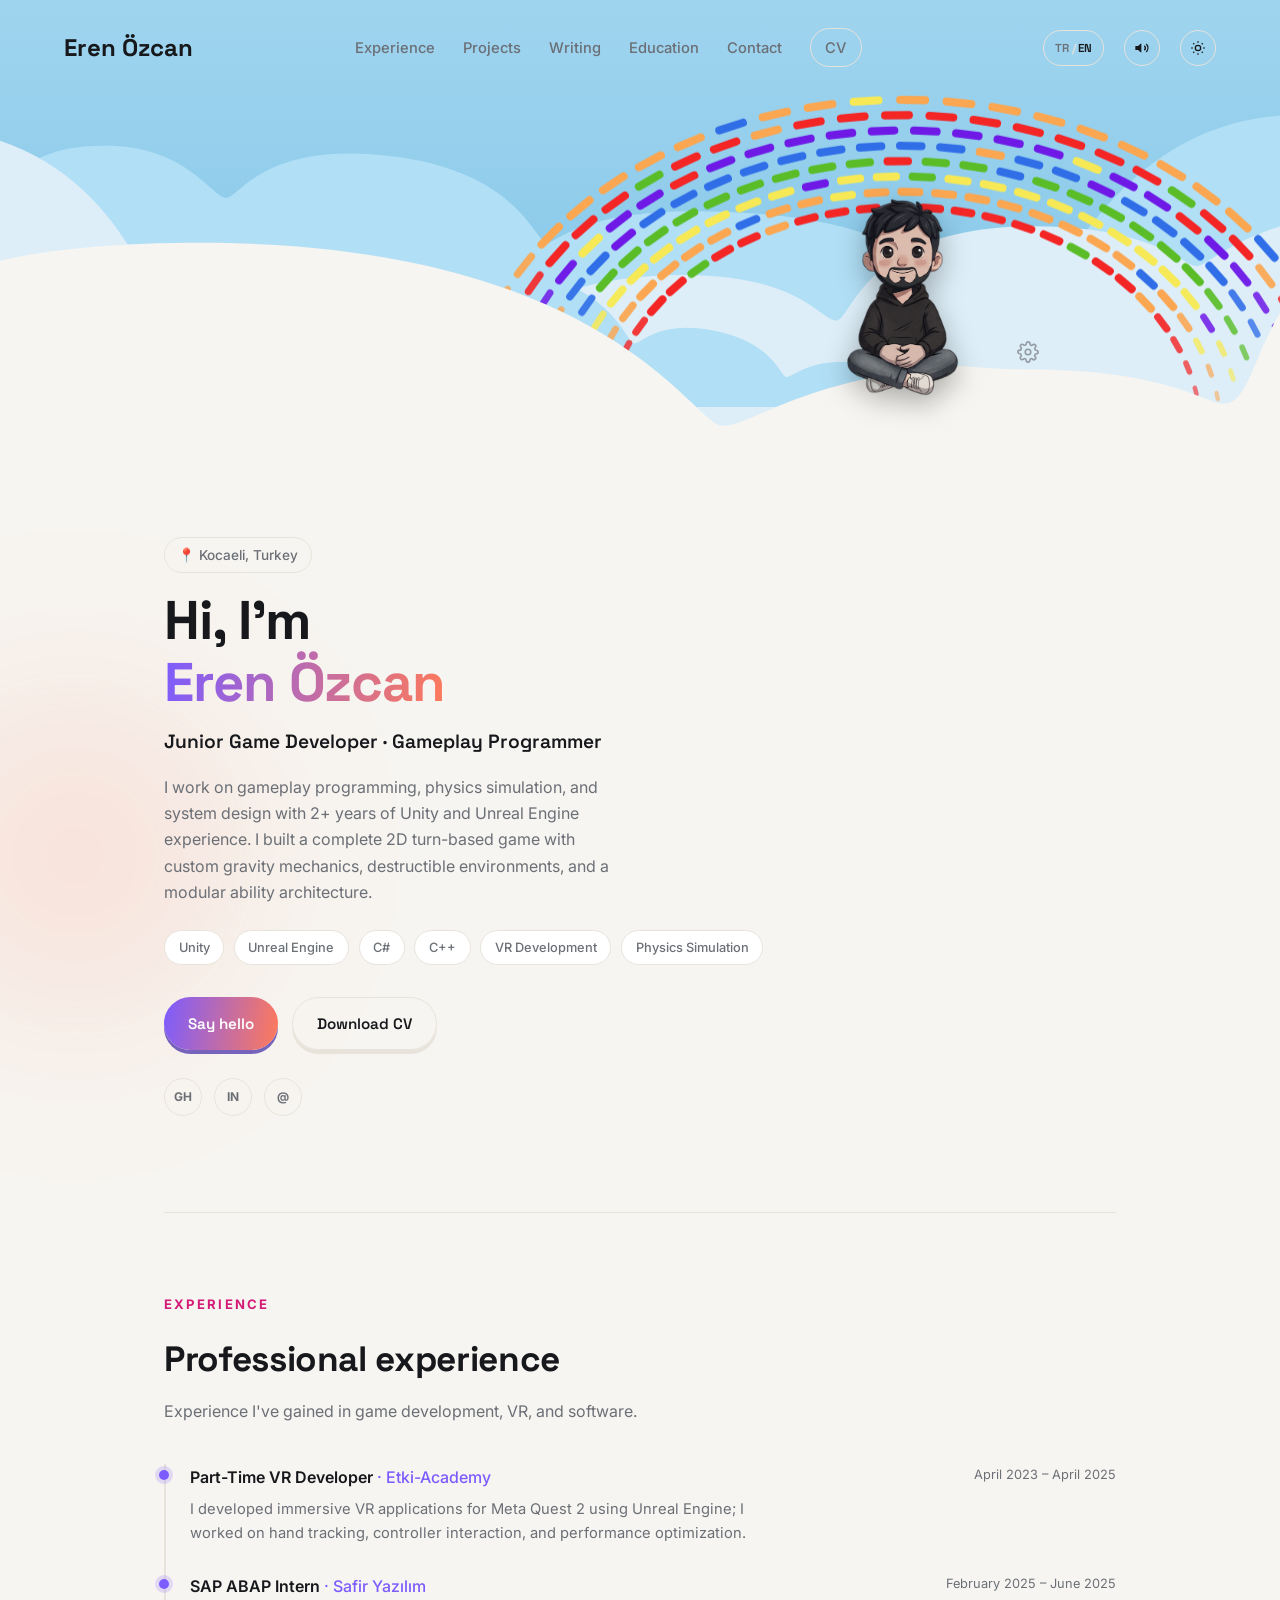
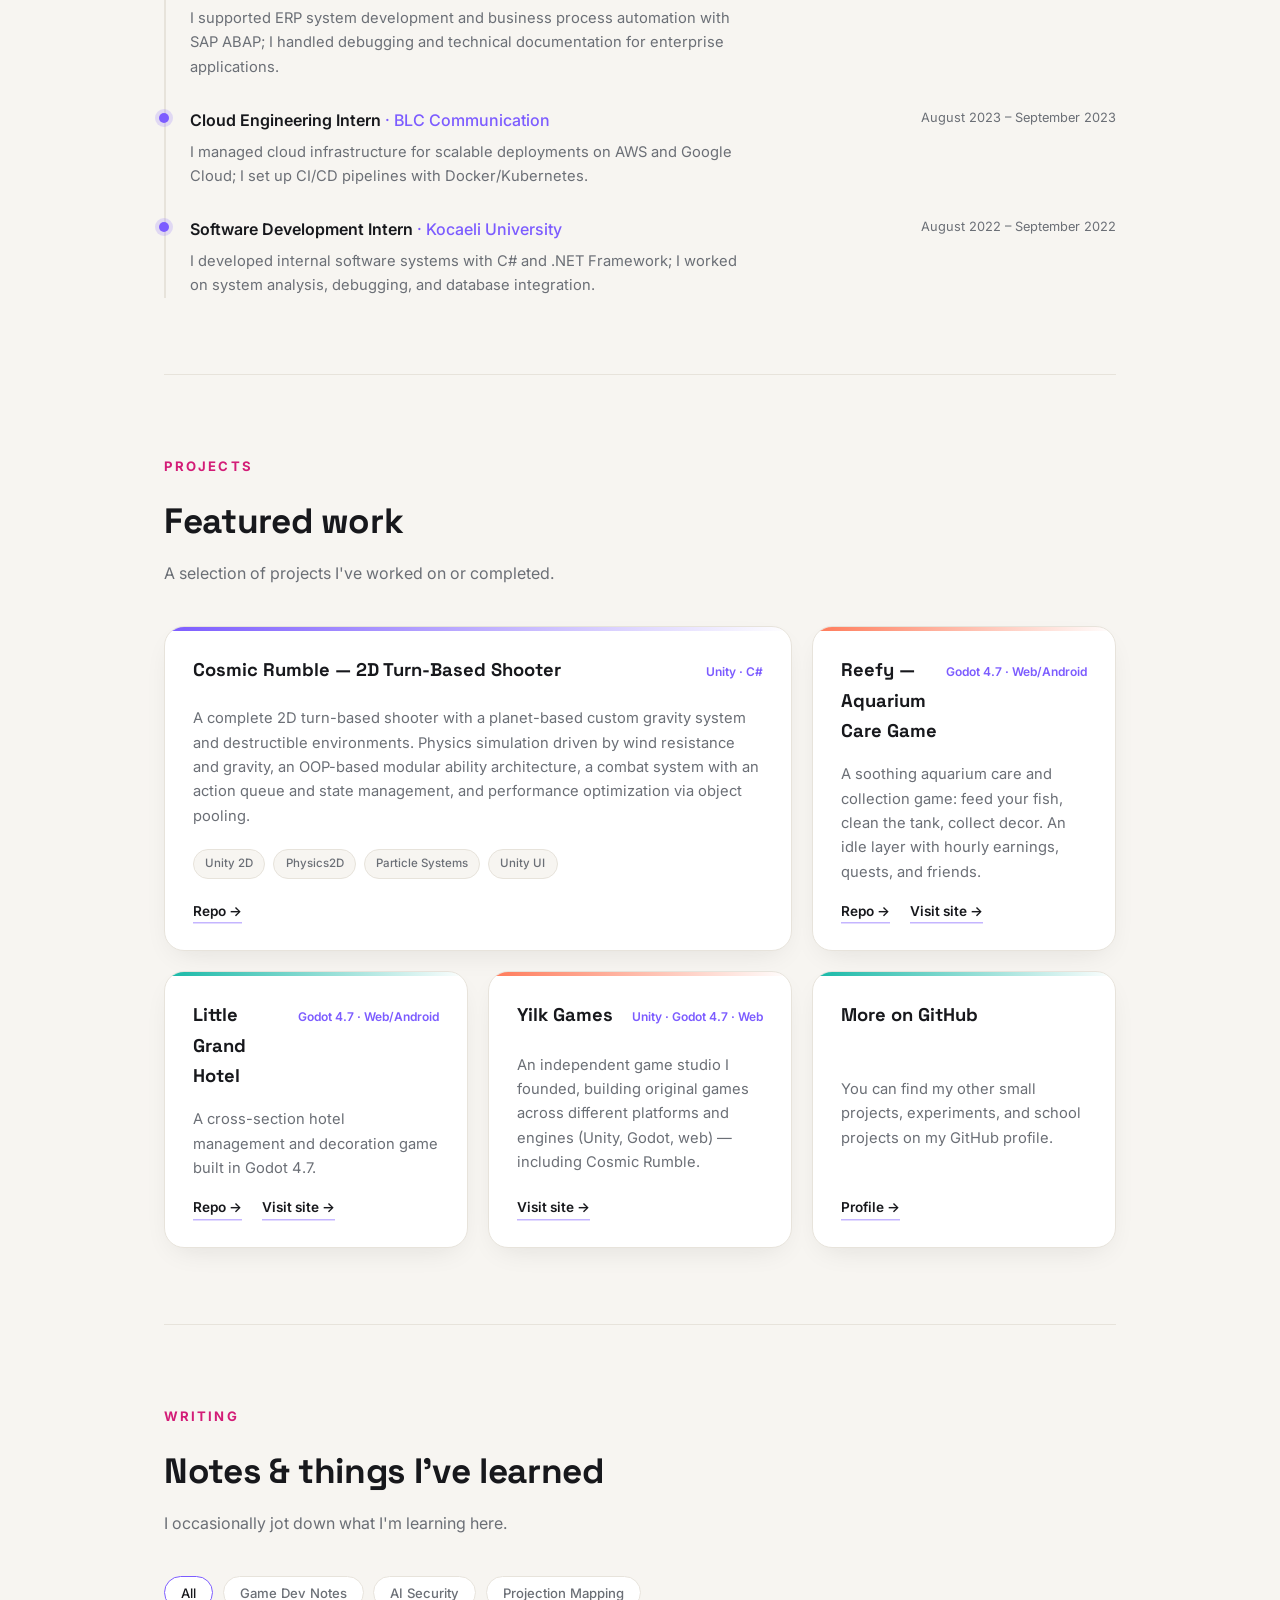
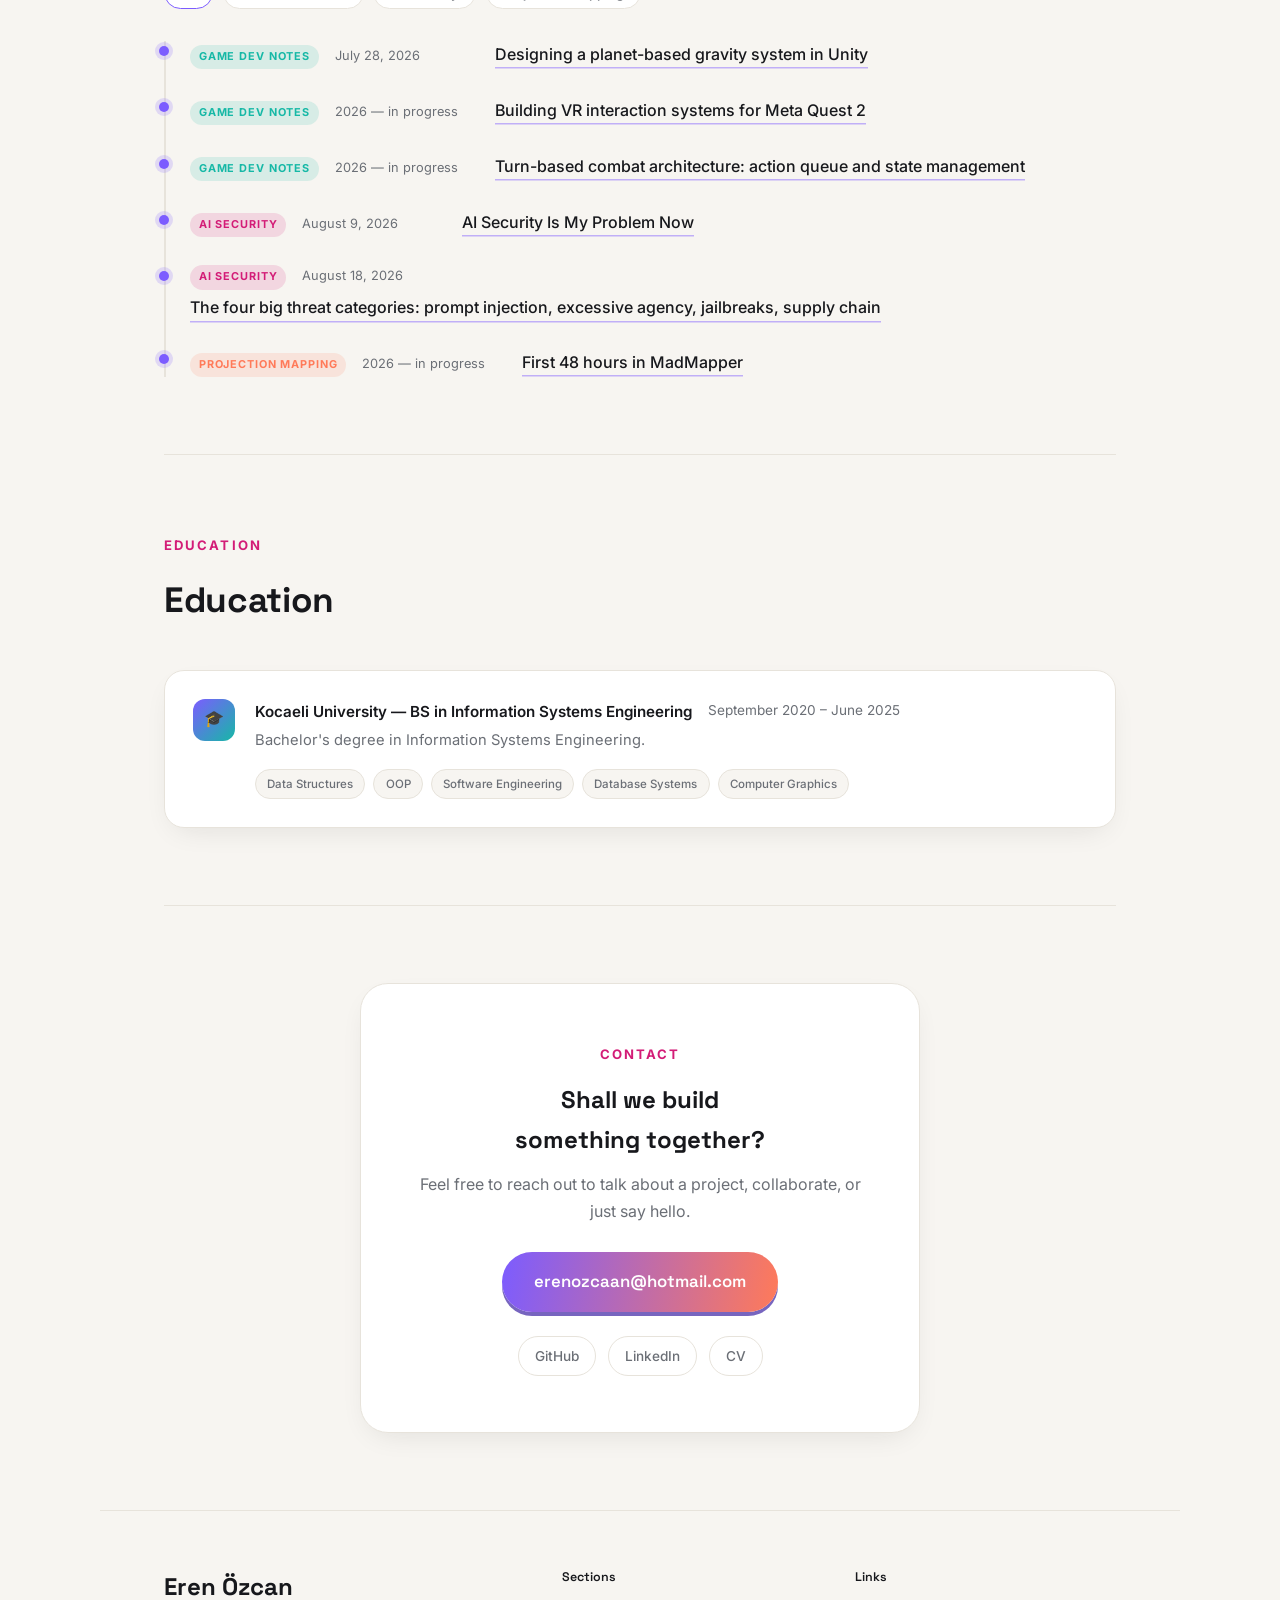
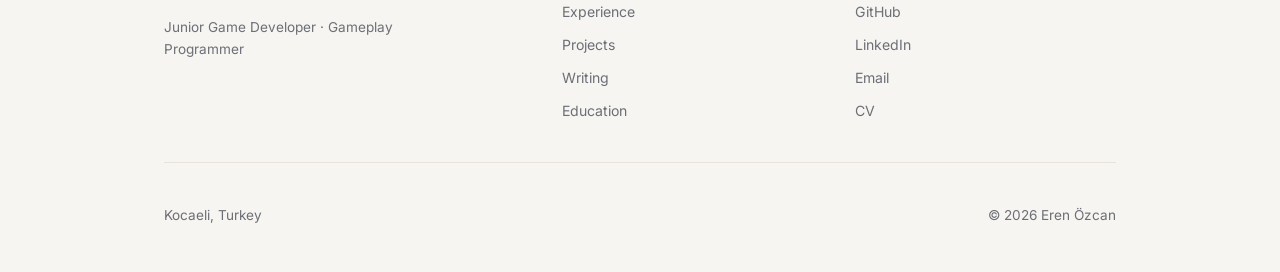
==== commit f480b20c: "feat(projects): add Little Grand Hotel project card Co-Authored-By: Claude Sonnet 5 <noreply@anthrop" ====
--- a/index.html
+++ b/index.html
@@ -248,6 +248,22 @@
       </article>
 
       <article class="bento-card">
+        <div class="card-accent accent-teal"></div>
+        <div class="project-head">
+          <h3>Little Grand Hotel</h3>
+          <span class="stack">Godot 4.7 · Web/Android</span>
+        </div>
+        <p data-i18n="proj.descLGH">
+          Godot 4.7 ile geliştirilmiş, kesit görünümlü bir otel yönetim ve
+          dekorasyon oyunu.
+        </p>
+        <div class="project-links">
+          <a href="https://github.com/Eren-Ozcan/LittleGrandHotel" target="_blank" rel="noopener" data-i18n="proj.repo">Repo →</a>
+          <a href="https://yilkgames.com/games/little-grand-hotel/" target="_blank" rel="noopener" data-i18n="proj.visit">Siteyi ziyaret et →</a>
+        </div>
+      </article>
+
+      <article class="bento-card">
         <div class="card-accent accent-coral"></div>
         <div class="project-head">
           <h3>Yilk Games</h3>
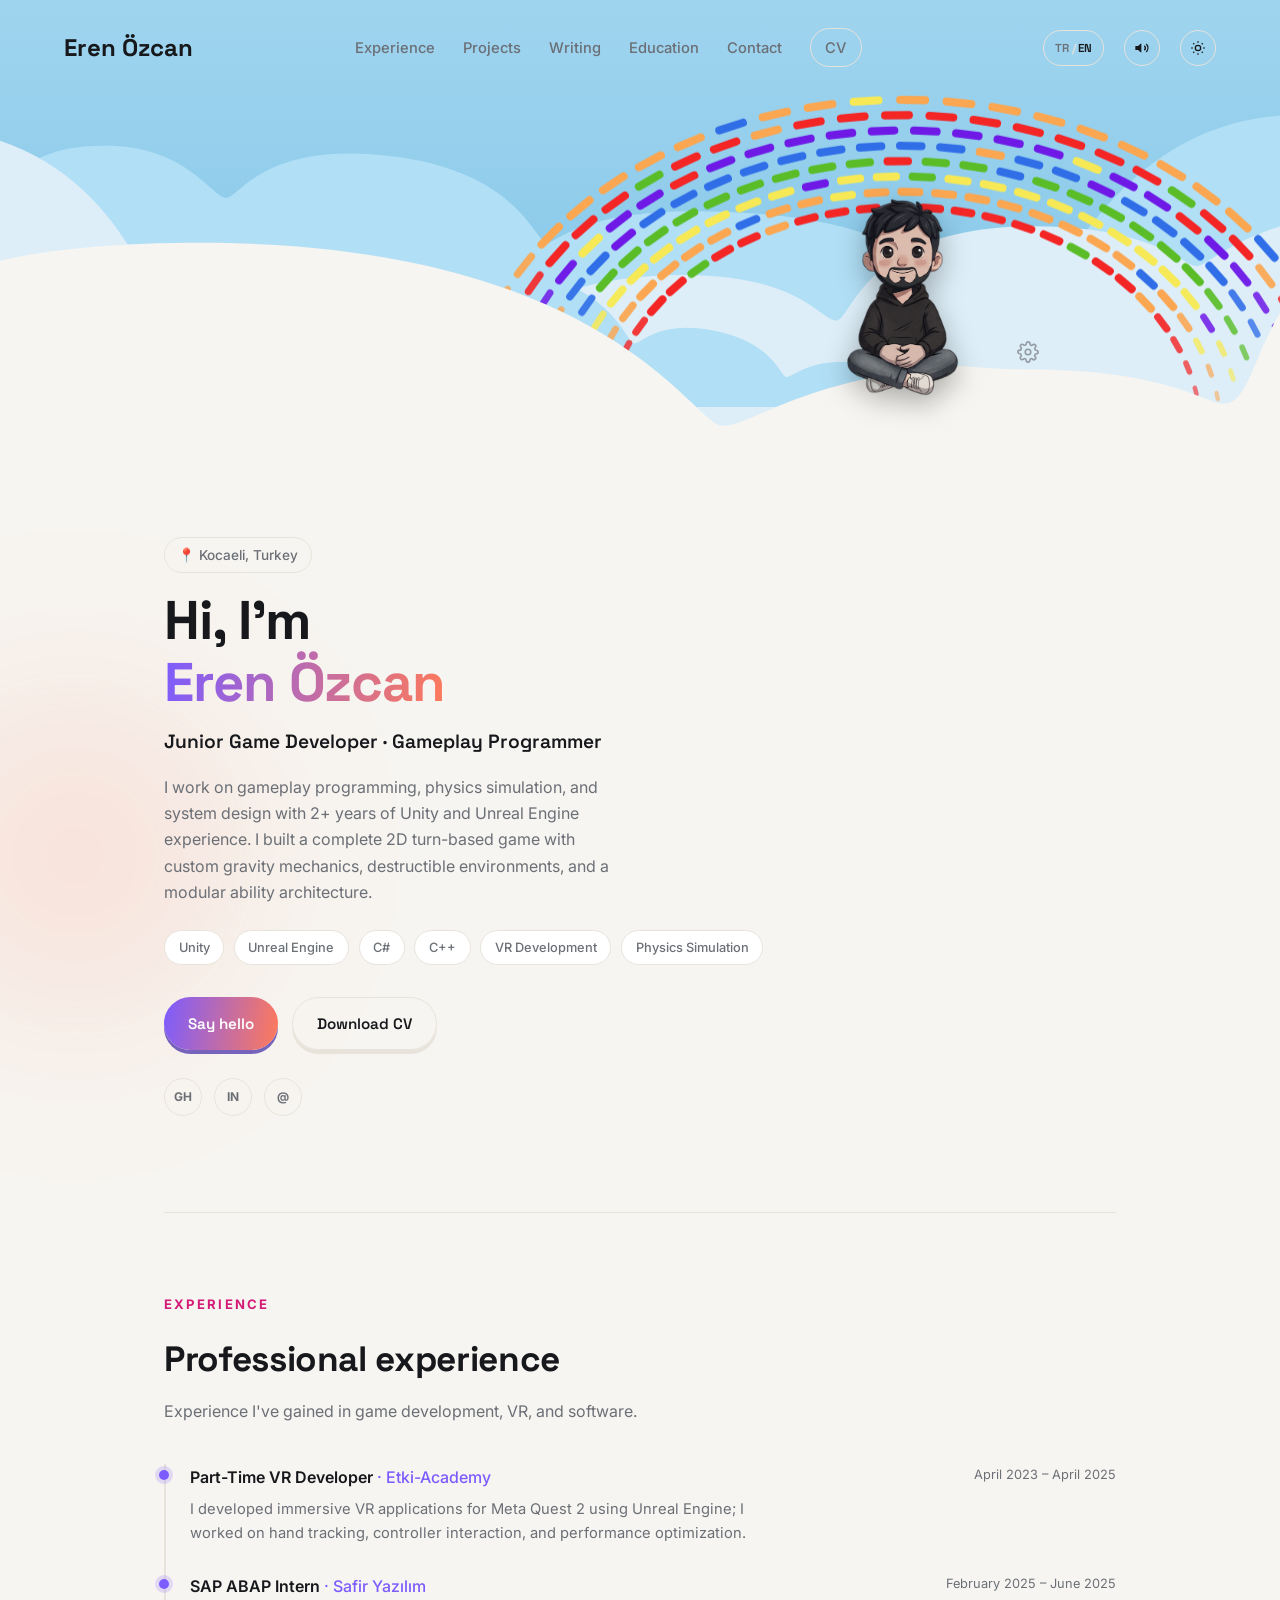
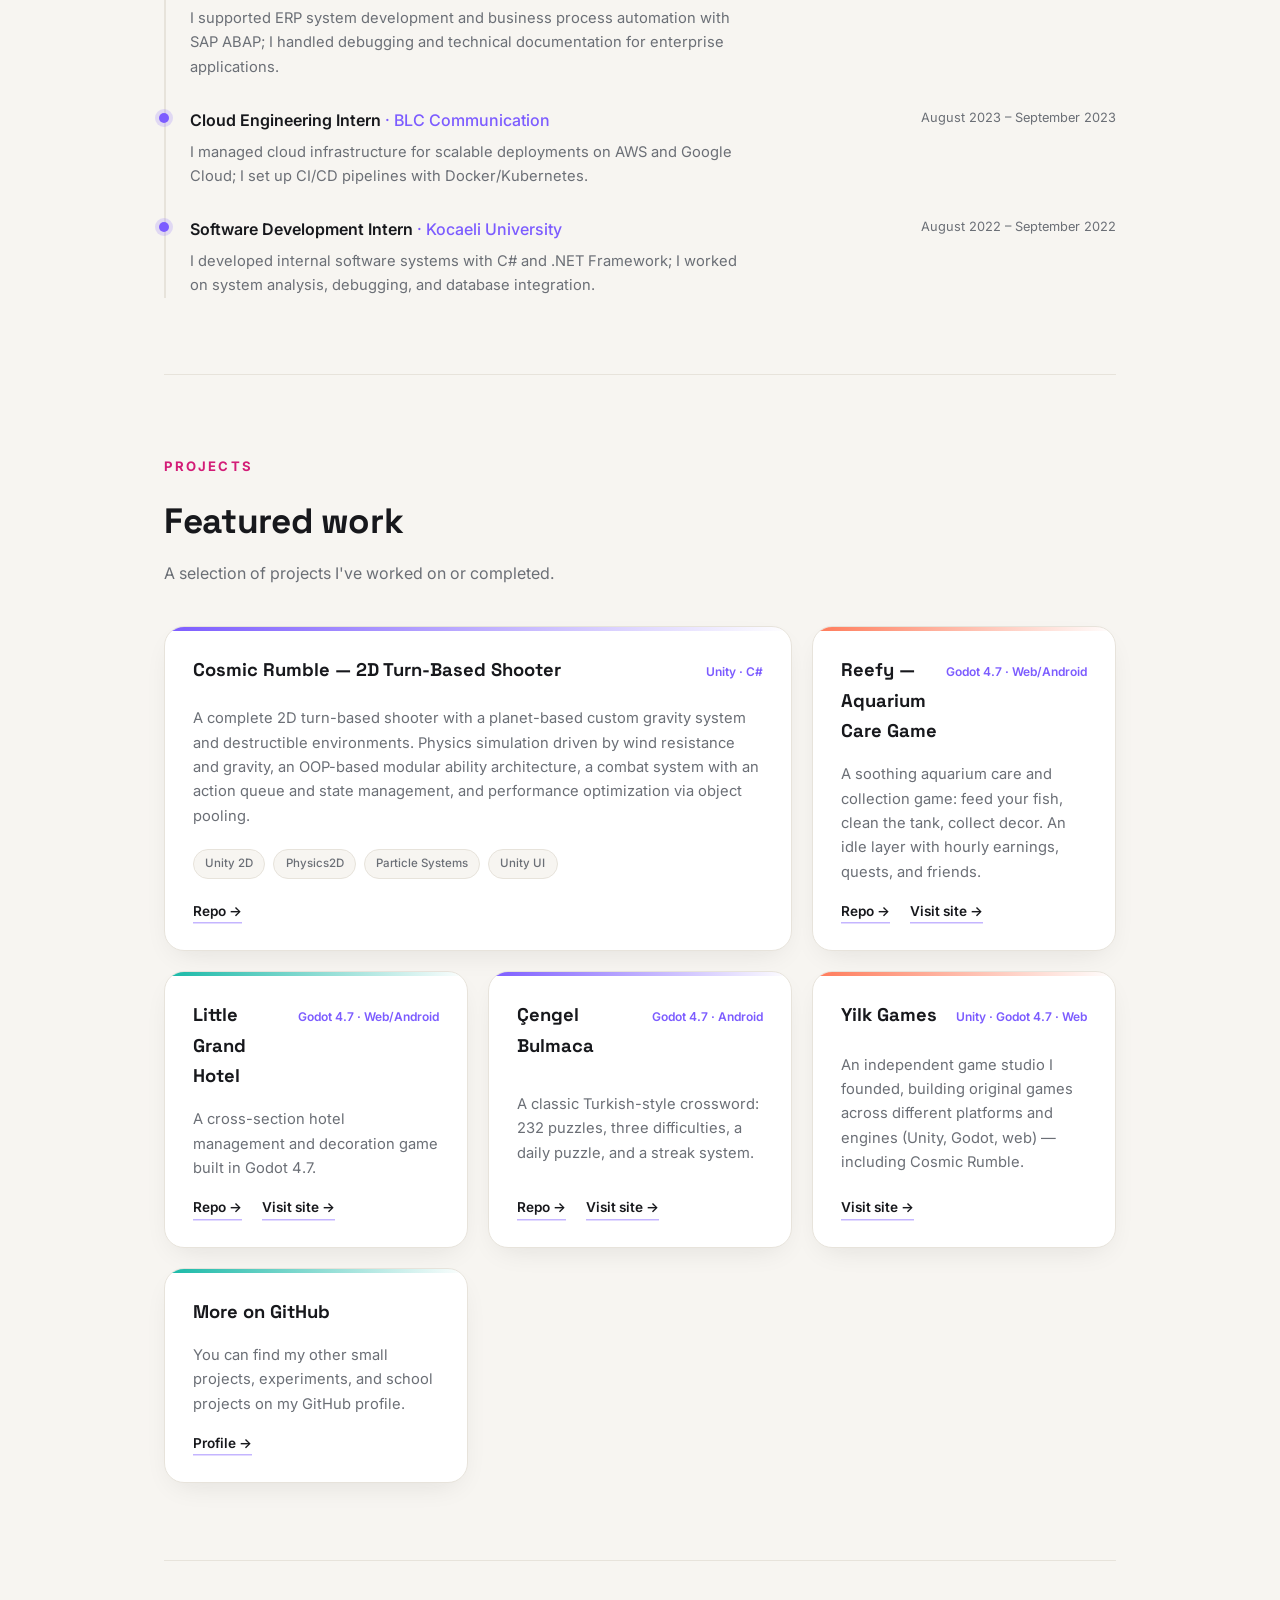
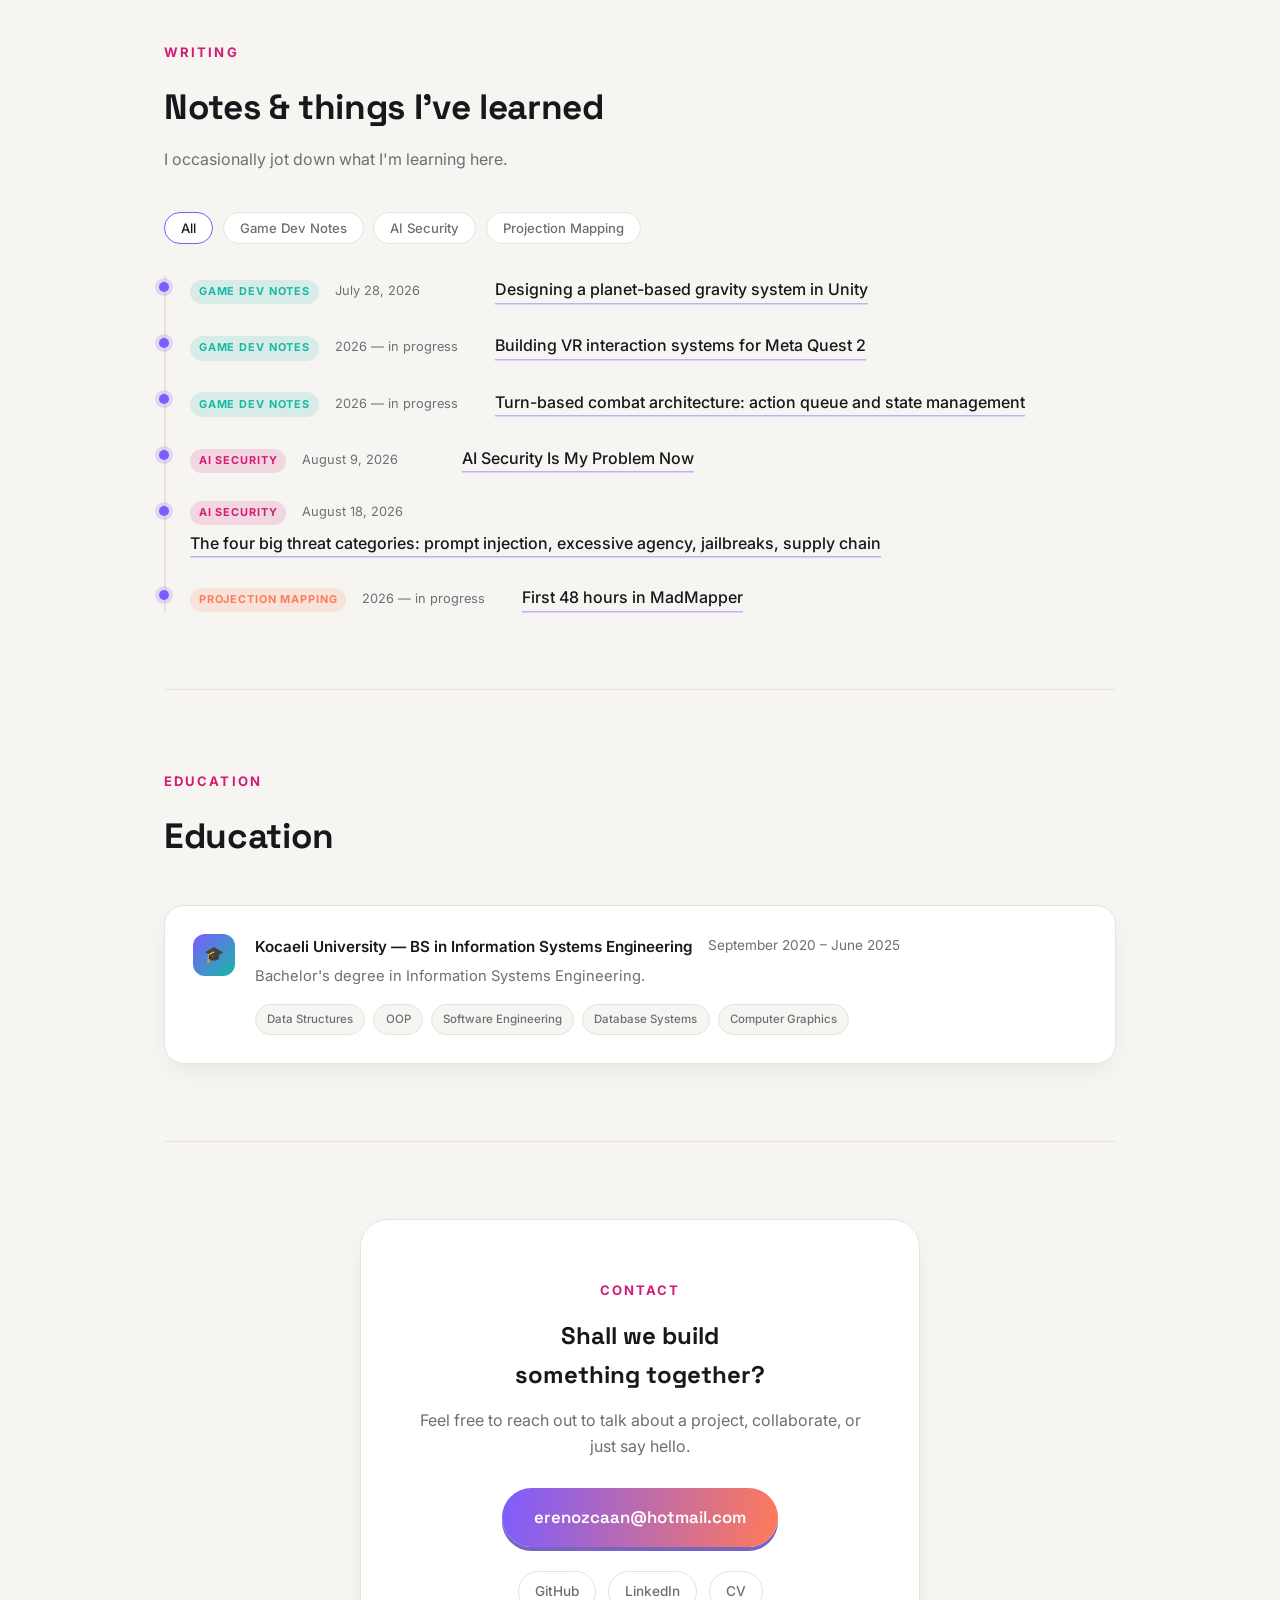
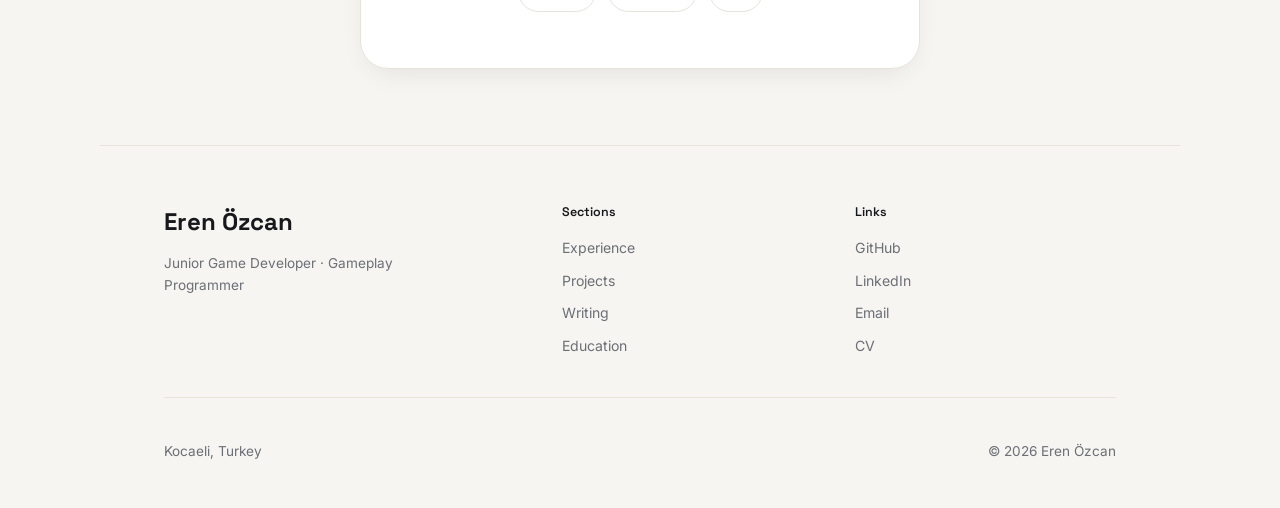
==== commit 60ca1d81: "feat(projects): add Çengel Bulmaca project card Co-Authored-By: Claude Sonnet 5 <noreply@anthropic.c" ====
--- a/index.html
+++ b/index.html
@@ -264,6 +264,22 @@
       </article>
 
       <article class="bento-card">
+        <div class="card-accent accent-purple"></div>
+        <div class="project-head">
+          <h3>Çengel Bulmaca</h3>
+          <span class="stack">Godot 4.7 · Android</span>
+        </div>
+        <p data-i18n="proj.descCenge">
+          Klasik Türk usulü çengel bulmaca: 232 bulmaca, üç zorluk seviyesi,
+          günlük bulmaca ve seri (streak) sistemi.
+        </p>
+        <div class="project-links">
+          <a href="https://github.com/Eren-Ozcan/cengeBulmaca" target="_blank" rel="noopener" data-i18n="proj.repo">Repo →</a>
+          <a href="https://yilkgames.com/games/cengel-bulmaca/" target="_blank" rel="noopener" data-i18n="proj.visit">Siteyi ziyaret et →</a>
+        </div>
+      </article>
+
+      <article class="bento-card">
         <div class="card-accent accent-coral"></div>
         <div class="project-head">
           <h3>Yilk Games</h3>
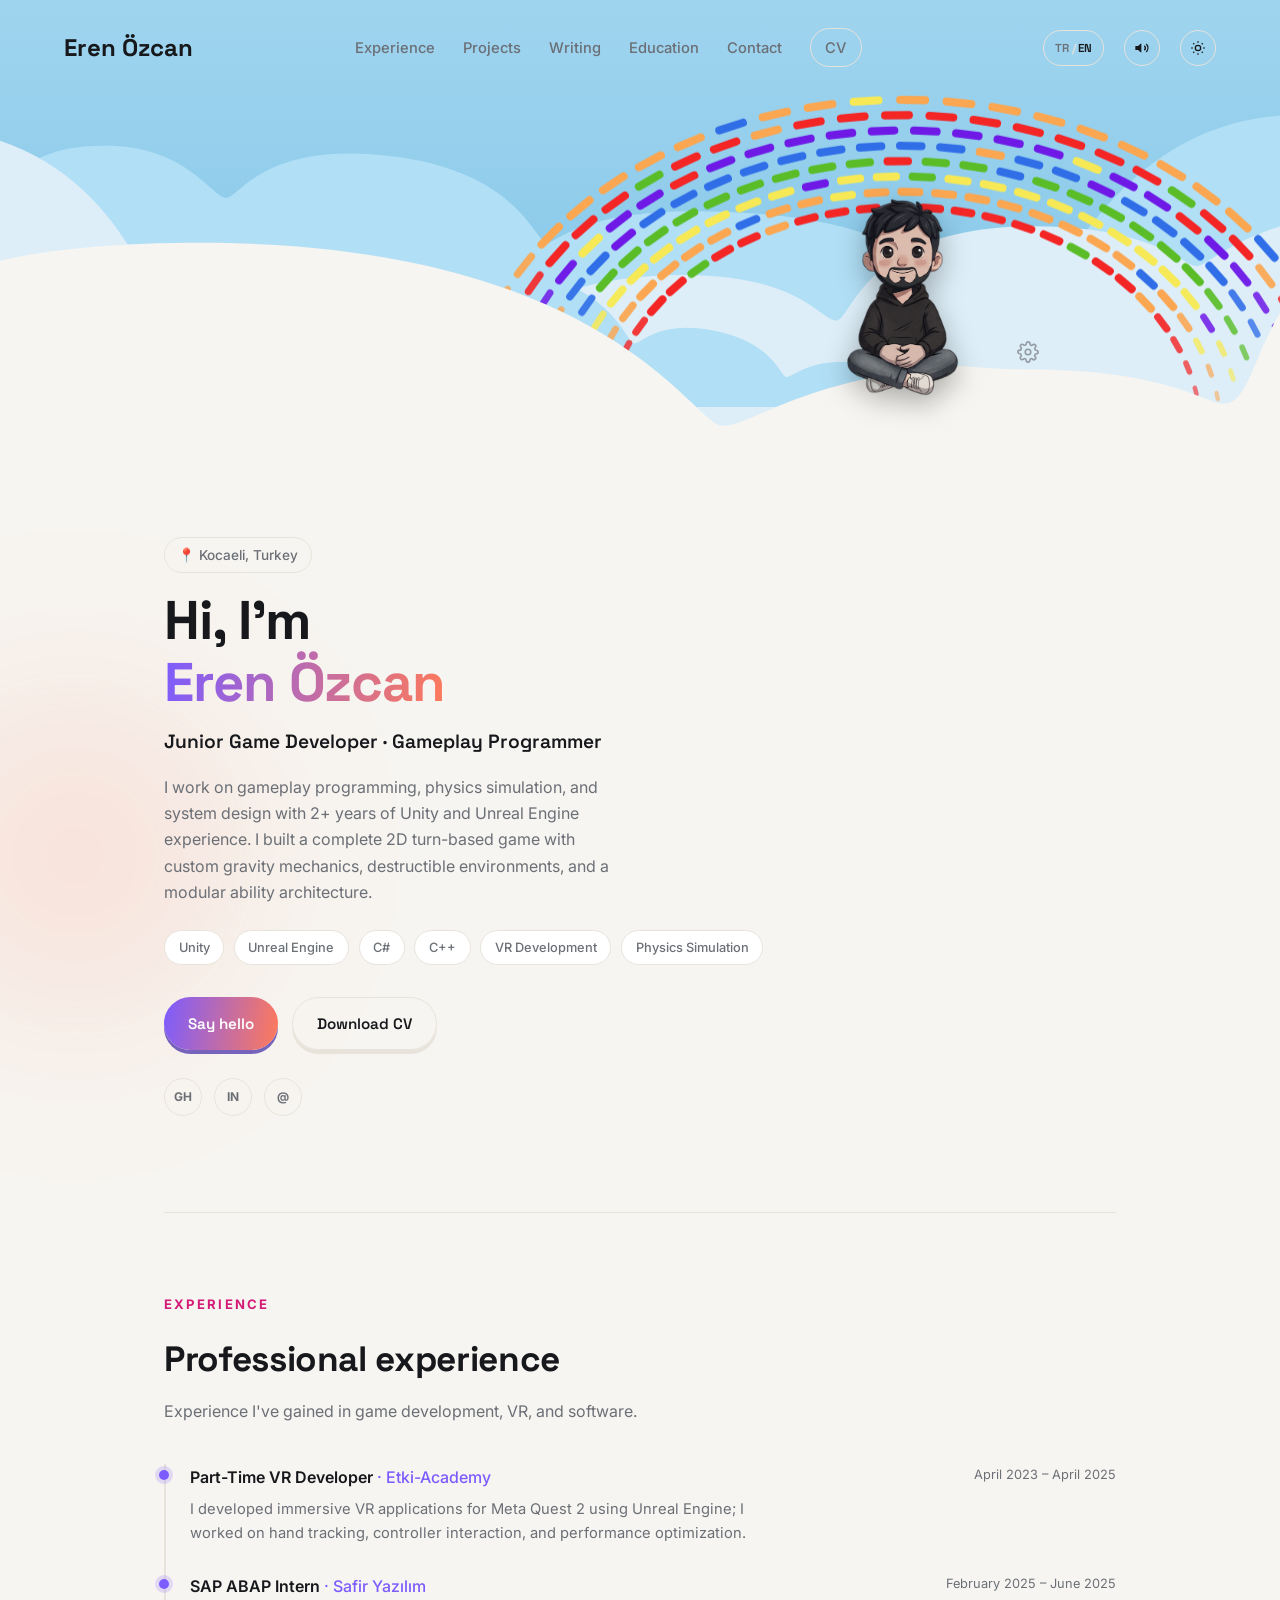
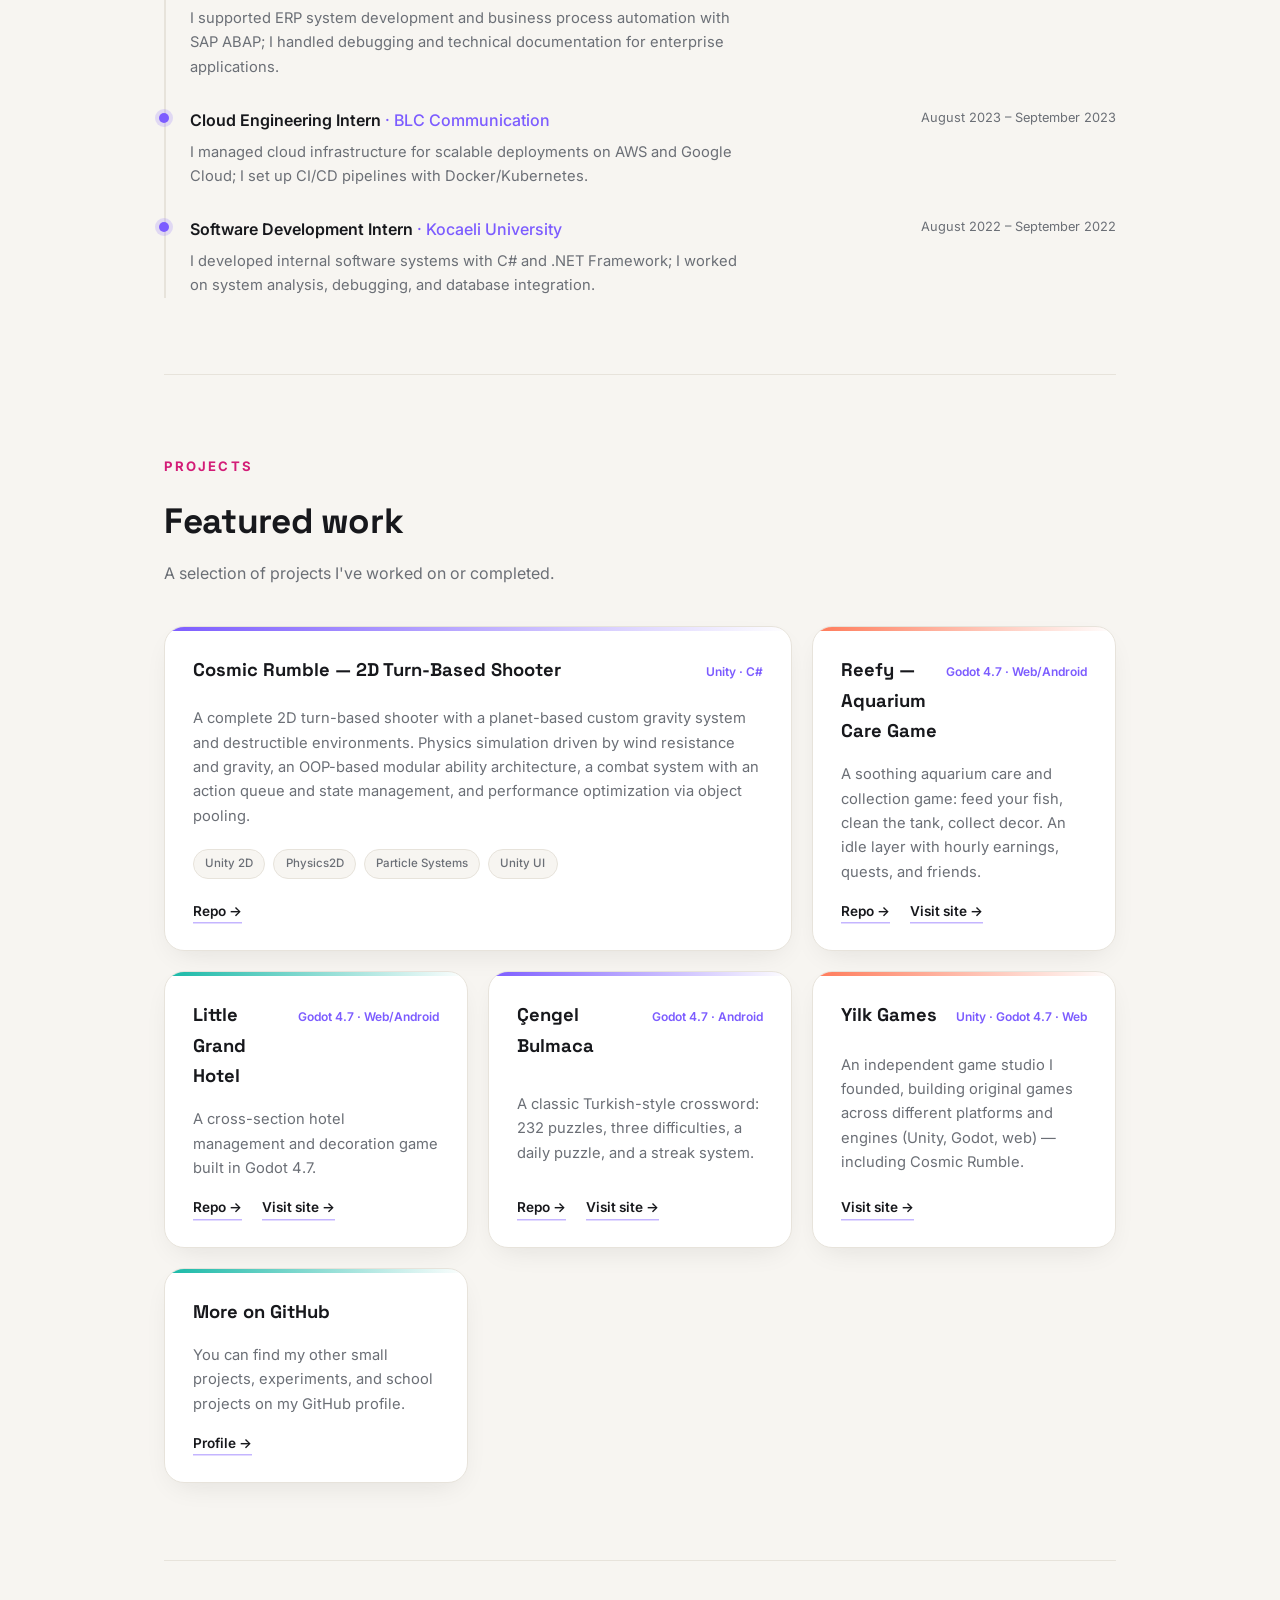
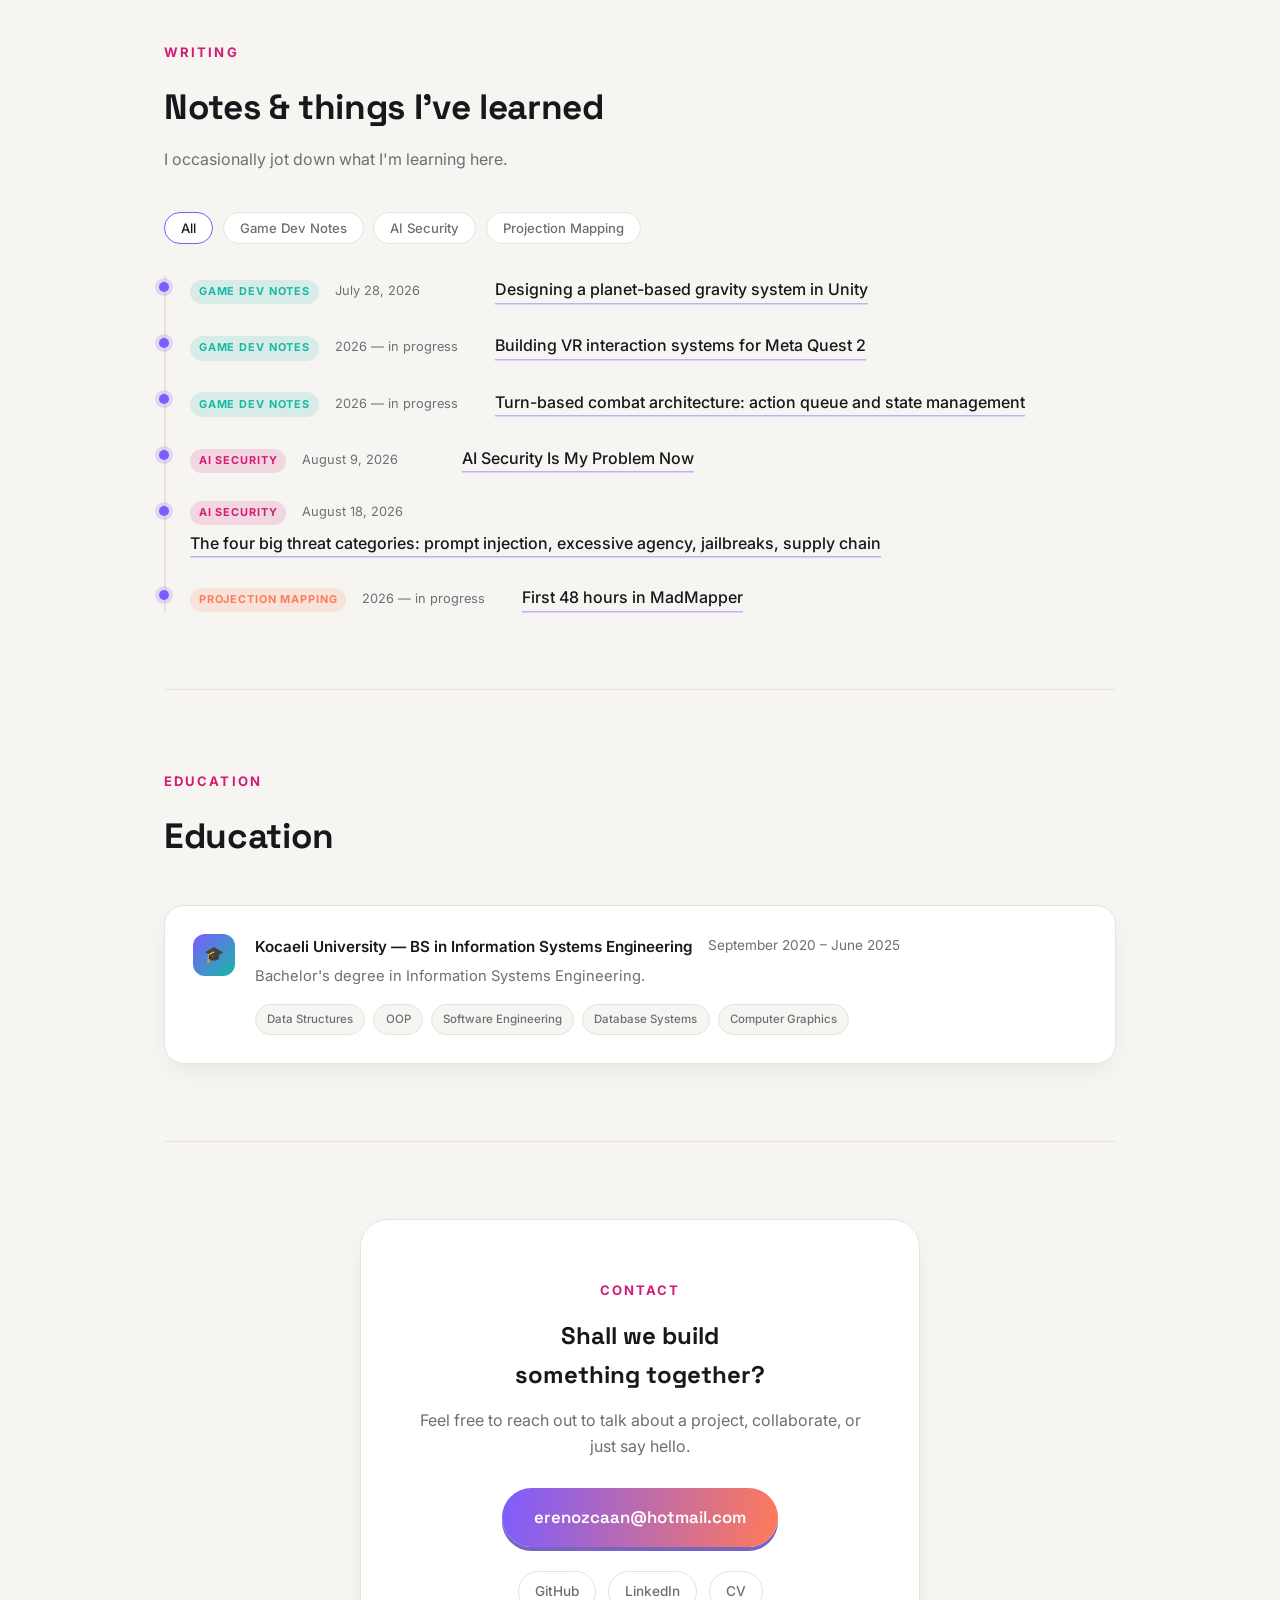
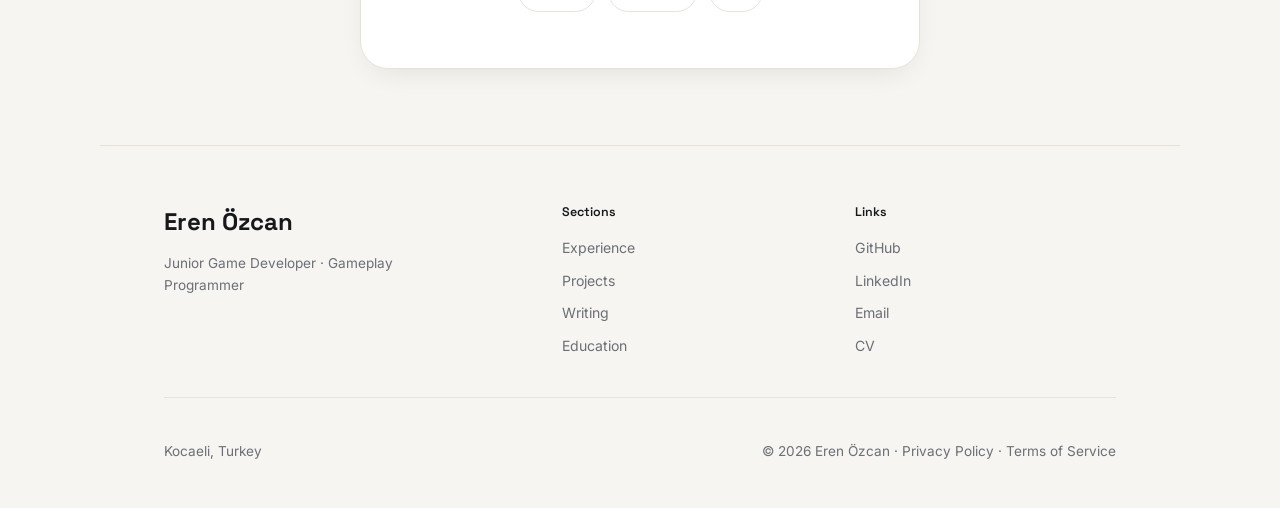
==== commit aab73b1c: "feat(site): link the legal pages from the homepage footer Both platform reviews check that the priva" ====
--- a/index.html
+++ b/index.html
@@ -5,6 +5,16 @@
 <meta name="viewport" content="width=device-width, initial-scale=1.0">
 <title>Eren Özcan — Junior Game Developer</title>
 <meta name="description" content="Eren Özcan | Junior Game Developer & Gameplay Programmer — Unity, Unreal Engine, VR — Kocaeli, Turkey">
+<link rel="canonical" href="https://erenozcan.dev/">
+<meta property="og:type" content="website">
+<meta property="og:title" content="Eren Özcan — Junior Game Developer">
+<meta property="og:description" content="Eren Özcan | Junior Game Developer & Gameplay Programmer — Unity, Unreal Engine, VR — Kocaeli, Turkey">
+<meta property="og:url" content="https://erenozcan.dev/">
+<meta property="og:image" content="https://erenozcan.dev/assets/avatar.webp">
+<meta name="twitter:card" content="summary">
+<meta name="twitter:title" content="Eren Özcan — Junior Game Developer">
+<meta name="twitter:description" content="Eren Özcan | Junior Game Developer & Gameplay Programmer — Unity, Unreal Engine, VR — Kocaeli, Turkey">
+<meta name="twitter:image" content="https://erenozcan.dev/assets/avatar.webp">
 <link rel="icon" type="image/x-icon" href="assets/favicon.ico">
 <link rel="icon" type="image/png" sizes="32x32" href="assets/favicon-32x32.png">
 <link rel="icon" type="image/png" sizes="16x16" href="assets/favicon-16x16.png">
@@ -13,6 +23,20 @@
 <link rel="preconnect" href="https://fonts.gstatic.com" crossorigin>
 <link href="https://fonts.googleapis.com/css2?family=Space+Grotesk:wght@500;600;700&family=Inter:wght@400;500;600;700&display=swap" rel="stylesheet">
 <link rel="stylesheet" href="style.css?v=1">
+<script type="application/ld+json">
+{
+  "@context": "https://schema.org",
+  "@type": "Person",
+  "name": "Eren Özcan",
+  "jobTitle": "Junior Game Developer",
+  "url": "https://erenozcan.dev/",
+  "image": "https://erenozcan.dev/assets/avatar.webp",
+  "sameAs": [
+    "https://github.com/Eren-Ozcan",
+    "https://linkedin.com/in/eren-ozcann"
+  ]
+}
+</script>
 </head>
 <body>
 
@@ -427,7 +451,7 @@
   </div>
   <div class="footer-bottom">
     <p data-i18n="footer.location">Kocaeli, Türkiye</p>
-    <p>&copy; <span id="year"></span> Eren Özcan</p>
+    <p>&copy; <span id="year"></span> Eren Özcan · <a href="privacy.html">Privacy Policy</a> · <a href="terms.html">Terms of Service</a></p>
   </div>
 </footer>
 
